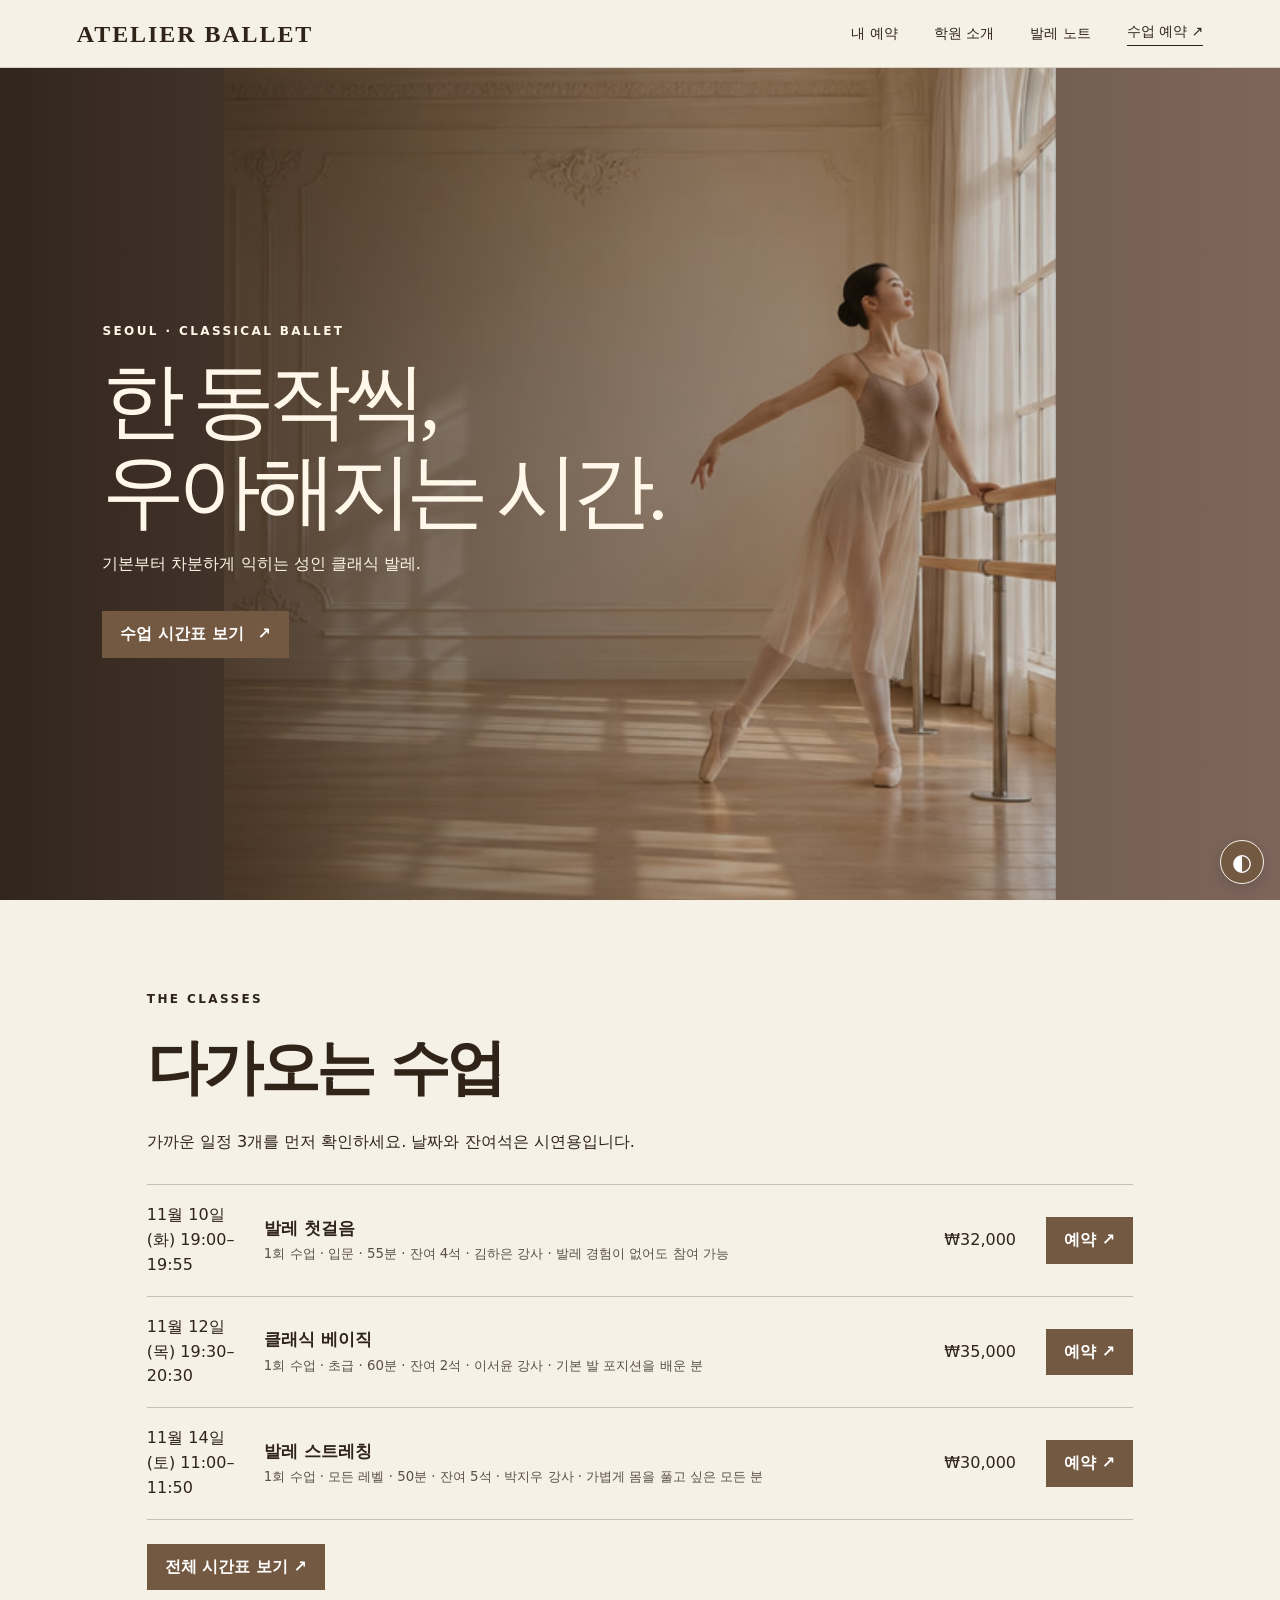
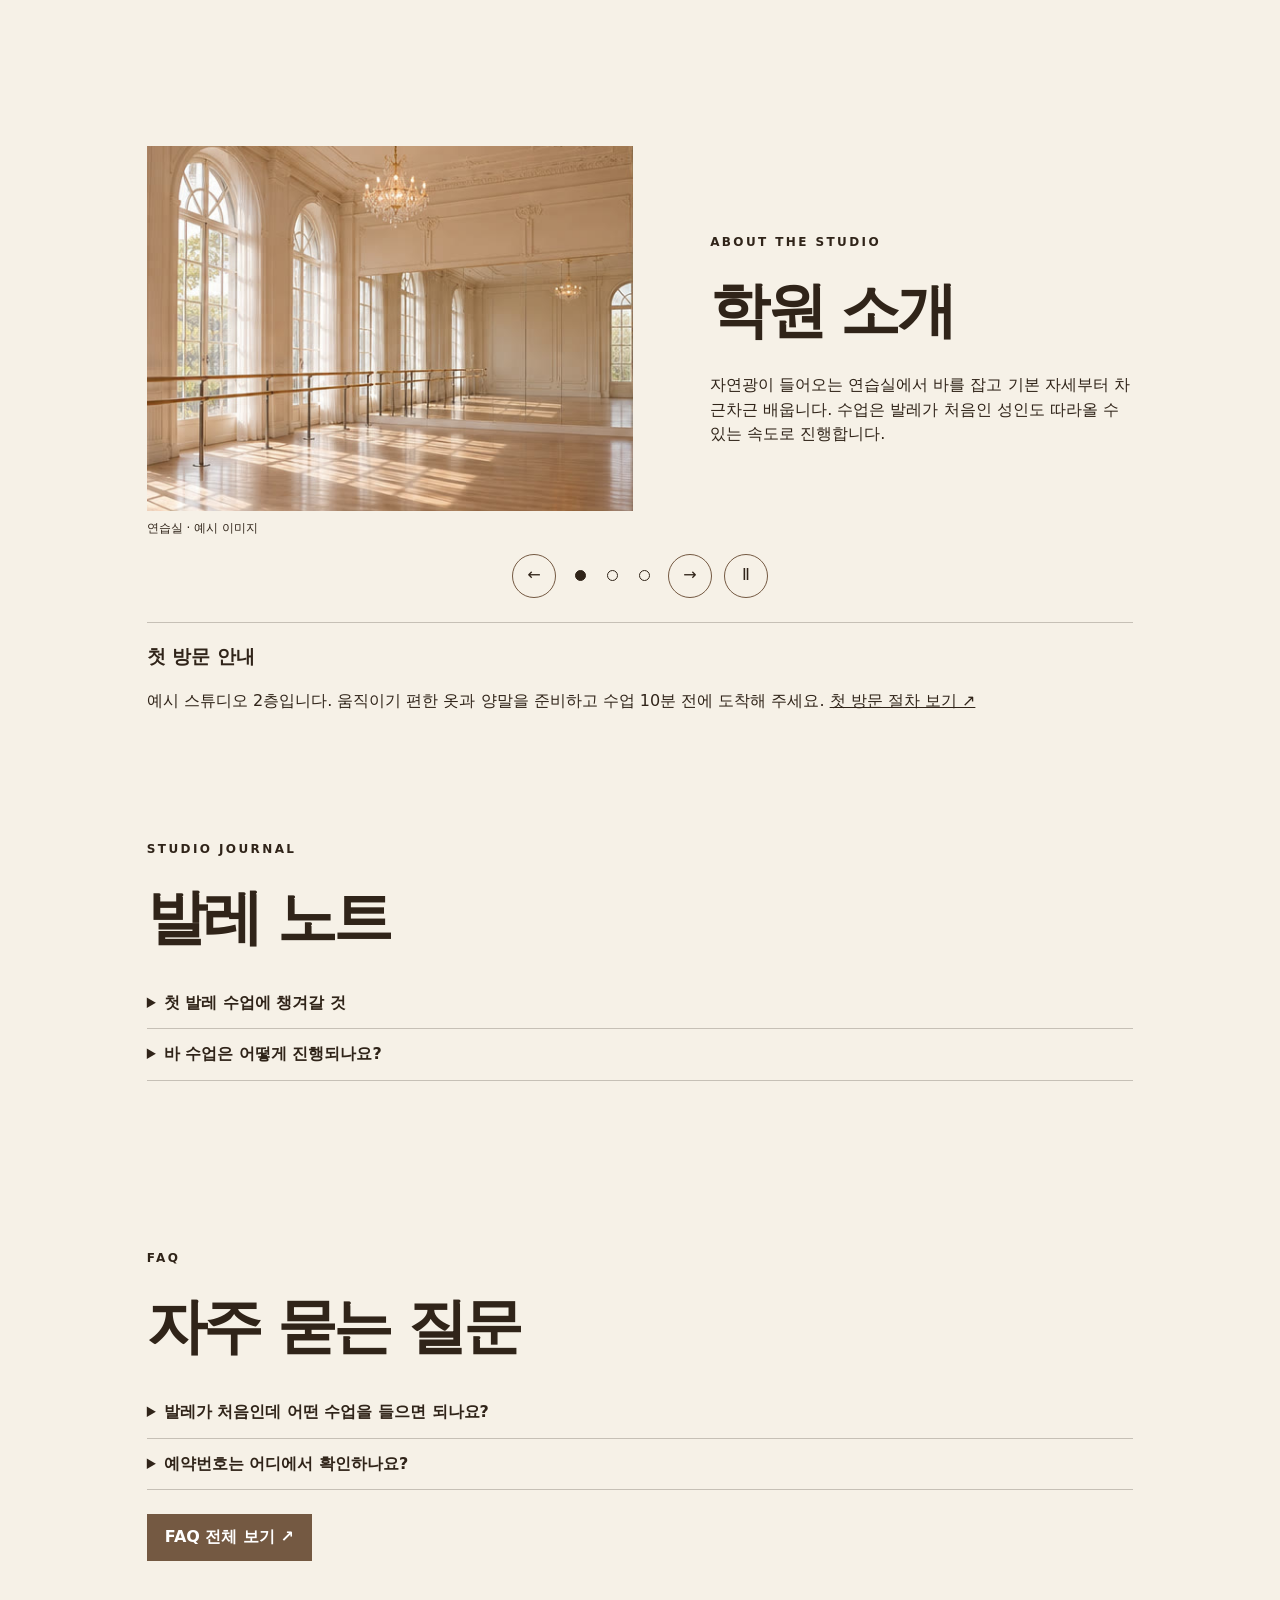
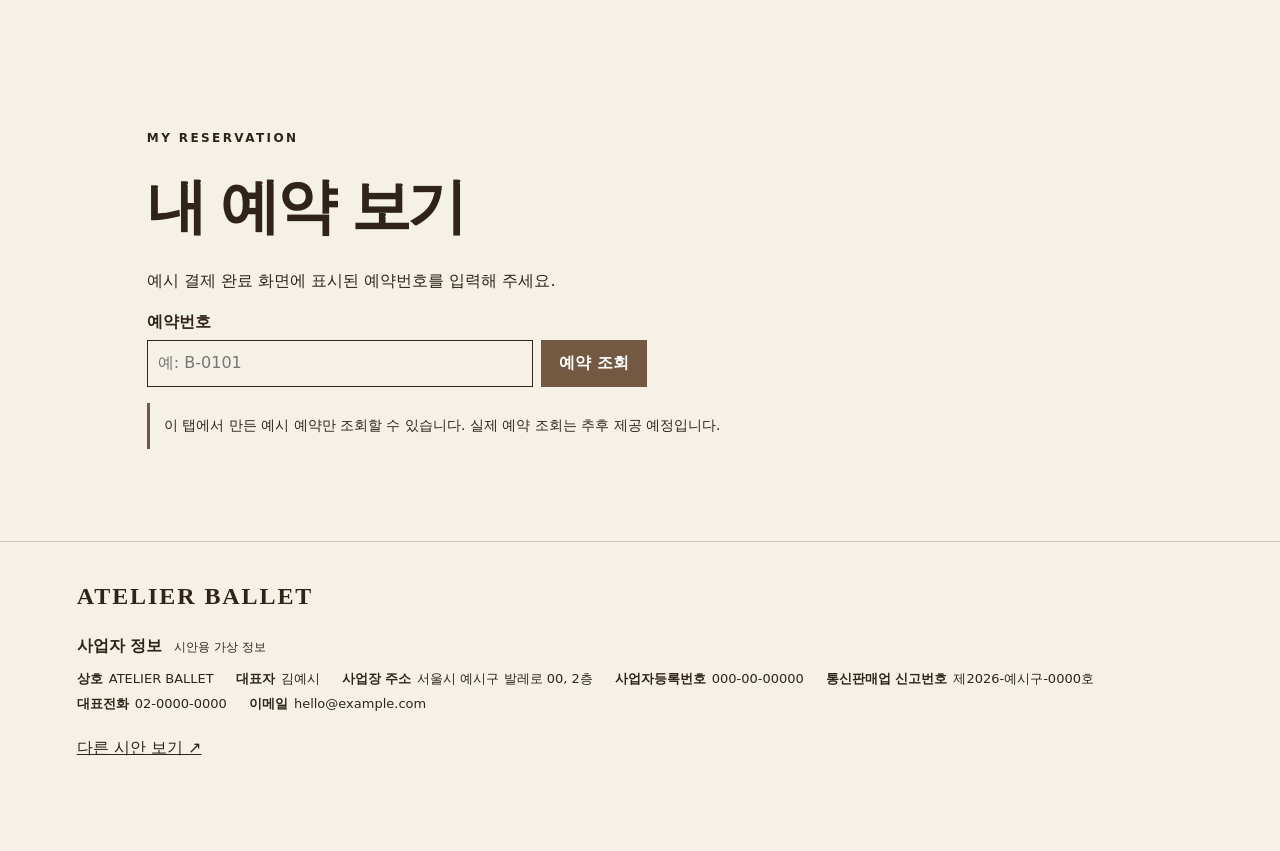
==== studio.html @ 5325d606 "Publish ballet studio demo" ====
<!doctype html>
<html lang="ko"><meta charset="utf-8"><meta name="viewport" content="width=device-width,initial-scale=1">
<title>발레 스튜디오</title><link rel="stylesheet" href="studio.css?v=visit-34"><script defer src="studio.js?v=visit-34"></script>
<body id="top">
<header><a class="logo" href="#top"></a><nav aria-label="주 메뉴"><a href="#my-booking">내 예약</a><a href="#academy">학원 소개</a><a href="#journal">발레 노트</a><a class="nav-book" href="#full-schedule">수업 예약 ↗</a></nav></header>
<div class="theme-picker">
  <div class="theme-options" id="theme-options" role="group" aria-label="테마 선택" hidden>
  <button type="button" data-theme-choice="1" aria-pressed="false">아이보리</button>
  <button type="button" data-theme-choice="2" aria-pressed="false">블랙</button>
  <button type="button" data-theme-choice="3" aria-pressed="false">로즈</button>
  </div>
  <button type="button" class="theme-toggle" aria-label="테마 선택 열기" aria-expanded="false" aria-controls="theme-options">
    <span aria-hidden="true">◐</span>
  </button>
</div>
<main id="studio-home">
<section class="hero" aria-labelledby="hero-title"><video class="hero-video" autoplay muted loop playsinline preload="metadata" hidden aria-hidden="true"></video><div class="hero-copy"><p class="eyebrow" id="tagline"></p><h1 id="hero-title"></h1><p id="intro"></p><a class="button" href="#full-schedule">수업 시간표 보기 <span>↗</span></a></div></section>
<section class="content studio-story" hidden>
  <p class="eyebrow">INSIDE ACTE.</p>
  <h2>바 앞에서 시작해,<br>음악 속에서 움직입니다.</h2>
  <p>바에서 균형과 기본 동작을 익히고, 음악에 맞춰 배운 동작을 연결합니다.</p>
</section>
<section class="content classes" id="classes"><p class="eyebrow">THE CLASSES</p><h2>다가오는 수업</h2><p>가까운 일정 3개를 먼저 확인하세요. 날짜와 잔여석은 시연용입니다.</p><div id="schedule"></div><a class="button schedule-more" href="#full-schedule">전체 시간표 보기 ↗</a></section>
<section class="content academy" id="academy">
  <div class="academy-viewport">
    <div class="academy-slide">
      <figure><img id="academy-photo" width="720" height="690" loading="lazy" alt="발레 바와 거울이 있는 예시 학원 내부"><figcaption>학원 공간 예시 이미지</figcaption></figure>
      <div>
        <p class="eyebrow">ABOUT THE STUDIO</p>
        <h2>학원 소개</h2>
        <p id="academy-copy"></p>
      </div>
    </div>
  </div>
  <div class="academy-controls" role="group" aria-label="학원 소개 슬라이드">
    <button type="button" id="academy-prev" aria-label="이전 슬라이드">←</button>
    <div id="academy-dots"></div>
    <button type="button" id="academy-next" aria-label="다음 슬라이드">→</button>
    <button type="button" id="academy-autoplay" aria-label="슬라이드 자동 넘김" aria-pressed="true">Ⅱ</button>
  </div>
  <div class="visit-note">
    <h3>첫 방문 안내</h3>
    <p>예시 스튜디오 2층입니다. 움직이기 편한 옷과 양말을 준비하고 수업 10분 전에 도착해 주세요. <a href="#visit-faq">첫 방문 절차 보기 ↗</a></p>
  </div>
</section>
<section class="content journal" id="journal">
  <p class="eyebrow">STUDIO JOURNAL</p><h2>발레 노트</h2>
  <details id="journal-first"><summary>첫 발레 수업에 챙겨갈 것</summary><p>움직이기 편한 옷과 양말, 물을 준비해 주세요. 수업 10분 전에 도착하면 여유 있게 준비할 수 있습니다.</p></details>
  <details id="journal-barre"><summary>바 수업은 어떻게 진행되나요?</summary><p>바를 잡고 발의 위치와 기본 동작을 익힌 뒤, 바 없이 짧은 동작을 이어갑니다. 처음에는 동작의 높이보다 균형에 집중합니다.</p></details>
</section>
<section class="content faq-preview" id="faq-preview">
  <p class="eyebrow">FAQ</p><h2>자주 묻는 질문</h2>
  <details><summary>발레가 처음인데 어떤 수업을 들으면 되나요?</summary><p>발레 경험이 없다면 ‘발레 첫걸음’을 추천합니다. 원하는 날짜에 한 번 예약해 기본 자세와 발 위치부터 배울 수 있습니다. <a href="#beginner-schedule">입문 추천 수업 보기 ↗</a></p></details>
  <details><summary>예약번호는 어디에서 확인하나요?</summary><p>예약 완료 화면에서 번호를 복사할 수 있습니다. 상단 ‘내 예약’에서 해당 번호로 조회해 주세요.</p></details>
  <a class="button schedule-more" href="#faq">FAQ 전체 보기 ↗</a>
</section>
<section class="content" id="my-booking">
  <p class="eyebrow">MY RESERVATION</p>
  <h2 tabindex="-1">내 예약 보기</h2>
  <p>예시 결제 완료 화면에 표시된 예약번호를 입력해 주세요.</p>
  <form id="lookup-form">
    <label for="lookup-code">예약번호</label>
    <div class="lookup-controls">
      <input id="lookup-code" placeholder="예: B-0101" autocomplete="off" required maxlength="20">
      <button class="button">예약 조회</button>
    </div>
  </form>
  <p id="lookup-status" role="status"></p>
  <dl id="lookup-result" class="booking-details" hidden></dl>
  <p class="notice">이 탭에서 만든 예시 예약만 조회할 수 있습니다. 실제 예약 조회는 추후 제공 예정입니다.</p>
</section>
</main>

<main class="content extra-page" id="full-schedule" aria-labelledby="full-schedule-title" hidden>
  <a href="#classes">← 홈 시간표</a>
  <p class="eyebrow">THE CLASSES</p>
  <h1 id="full-schedule-title" tabindex="-1">전체 수업 시간표</h1>
  <p>시작일이 가까운 수업부터 표시합니다. 날짜와 잔여석은 시연용입니다.</p>
  <div class="schedule-filters" aria-label="수업 필터" role="group">
    <div class="filter-chips" data-filter="day" role="group" aria-label="요일">
      <span aria-hidden="true">요일</span>
      <button type="button" data-value="" aria-pressed="true">모든 요일</button>
      <button type="button" data-value="화" aria-pressed="false">화요일</button>
      <button type="button" data-value="목" aria-pressed="false">목요일</button>
      <button type="button" data-value="토" aria-pressed="false">토요일</button>
    </div>
    <div class="filter-chips" data-filter="level" role="group" aria-label="수업 수준">
      <span aria-hidden="true">수준</span>
      <button type="button" data-value="" aria-pressed="true">모든 수준</button>
      <button type="button" data-value="입문" aria-pressed="false">입문 추천</button>
      <button type="button" data-value="초급" aria-pressed="false">초급</button>
      <button type="button" data-value="전 레벨" aria-pressed="false">전 레벨 대상</button>
    </div>
    <div class="filter-chips" data-filter="period" role="group" aria-label="시간대">
      <span aria-hidden="true">시간대</span>
      <button type="button" data-value="" aria-pressed="true">모든 시간</button>
      <button type="button" data-value="오전" aria-pressed="false">오전</button>
      <button type="button" data-value="저녁" aria-pressed="false">저녁</button>
    </div>
  </div>
  <div class="schedule-feedback"><p id="schedule-count" role="status"></p><button type="button" id="reset-filters">필터 초기화</button></div>
  <div id="full-schedule-list" class="schedule-list"></div>
</main>
<main id="booking-page" class="content" aria-labelledby="booking-title" hidden>
  <a href="#full-schedule" data-booking-return>← 수업 시간표</a>
  <p class="eyebrow" id="booking-step">01 / 02 · 예약 확인</p>
  <h1 id="booking-title" tabindex="-1">예약 내용을 확인해 주세요</h1>
  <dl class="booking-details">
    <div><dt>수업</dt><dd id="booking-class"></dd></div>
    <div><dt>시간</dt><dd id="booking-time"></dd></div>
    <div><dt>수강 형태</dt><dd>선택한 날짜에 1회 참여</dd></div>
    <div><dt>결제 금액</dt><dd id="booking-price"></dd></div>
    <div><dt>담당 강사</dt><dd id="booking-teacher"></dd></div>
    <div id="booking-reference" hidden><dt>예시 예약번호</dt><dd><span id="booking-code"></span> <button type="button" id="copy-booking">복사</button></dd></div>
  </dl>
  <details>
    <summary>수업 내용과 강사 안내</summary>
    <p id="booking-lesson"></p>
    <p><strong>지도 방식 (예시)</strong> · <span id="booking-teaching-style"></span></p>
  </details>
  <fieldset id="booking-method">
    <legend>예시 결제수단</legend>
    <label><input type="radio" name="payment" value="네이버페이" checked> 네이버페이</label>
    <label><input type="radio" name="payment" value="카카오페이"> 카카오페이</label>
  </fieldset>
  <p id="booking-receipt" hidden></p>
  <p id="copy-status" role="status"></p>
  <details id="booking-visit">
    <summary>첫 방문 안내 (예시)</summary>
    <ol>
      <li>수업 10분 전까지 예시 스튜디오 2층에 도착합니다.</li>
      <li>데스크에서 예약번호를 보여주고 예약한 수업을 확인합니다.</li>
      <li>움직이기 편한 옷과 양말을 준비하고 안내에 따라 입실합니다.</li>
    </ol>
    <a href="#visit-faq">복장과 시설 안내 보기 ↗</a>
  </details>
  <p><strong>취소·변경 안내 (예시)</strong> · 수업 24시간 전까지 <a href="#contact">학원에 문의</a>해 주세요. 실제 환불 기준은 운영 시 안내합니다.</p>
  <p class="notice">실제 예약·결제·문자 발송·관리자 연동 등 서버, DB 또는 외부 연동이 필요한 기능은 추후 제공 예정입니다.</p>
  <button class="button" id="preview">예시 결제 진행 ↗</button>
  <section id="booking-effects" hidden>
    <h2>예약 후 안내 예시</h2>
    <p><strong>예약 확인 문자</strong> · <span id="sms-preview"></span></p>
    <p><strong>수업 전 알림</strong> · 수업 전날, 수업 일시와 준비물을 안내합니다. 발송 채널과 시점은 운영 전 확정합니다.</p>
    <details><summary>기존 관리자에 전달할 예약 정보 예시</summary><p id="admin-preview"></p><p>기존 관리자 화면은 제공받은 구조에 맞춰 연동할 예정입니다.</p></details>
  </section>
  <div id="booking-finish" hidden><button class="button" id="booking-lookup">내 예약 보기 ↗</button> <a href="#full-schedule" data-booking-return>시간표로 돌아가기</a></div>
</main>
<main class="content extra-page" id="faq" aria-labelledby="faq-title" hidden>
  <a href="#faq-preview">← 홈 FAQ</a>
  <p class="eyebrow">FAQ</p>
  <h1 id="faq-title" tabindex="-1">자주 묻는 질문</h1>
  <a class="button" href="#contact">문의하기 ↗</a>
  <details><summary>발레가 처음인데 어떤 수업을 들으면 되나요?</summary><p>발레 경험이 없다면 ‘발레 첫걸음’을 추천합니다. 원하는 날짜에 한 번 예약해 기본 자세와 발 위치부터 배울 수 있습니다. <a href="#beginner-schedule">입문 추천 수업 보기 ↗</a></p></details>
  <details><summary>복장과 준비물은 무엇인가요?</summary><p>움직이기 편한 옷과 양말, 물을 준비해 주세요.</p></details>
  <details id="first-visit-faq"><summary>첫 방문 때 어디로 가고 무엇을 준비하나요?</summary>
    <p>시안에서는 수업 10분 전에 2층 스튜디오에 도착해 데스크에서 예약번호를 보여주는 흐름을 예시로 보여줍니다.</p>
    <p>편한 옷과 양말, 물을 챙겨 주세요. 발레화 착용 기준과 대여·탈의 시설 안내는 실제 학원 정책 확정 후 제공됩니다.</p>
  </details>
  <details><summary>예약번호는 어디에서 확인하나요?</summary><p>예약 완료 화면에서 번호를 복사할 수 있습니다. 상단 ‘내 예약’에서 해당 번호로 조회해 주세요.</p></details>
  <details><summary>예약을 변경하거나 취소하려면 어떻게 하나요?</summary><p>예시 운영 기준으로 수업 24시간 전까지 <a href="#contact">학원에 문의</a>해 주세요. 실제 취소·환불 기준은 운영 시 안내합니다.</p></details>
  <section id="contact" class="contact-card" aria-labelledby="contact-title">
    <h2 id="contact-title" tabindex="-1">문의하기</h2>
    <p>문의 채널 안내 예시입니다. 실제 연락처는 운영 시 등록합니다.</p>
    <dl class="booking-details">
      <div><dt>전화</dt><dd>학원 전화번호 등록 예정</dd></div>
      <div><dt>이메일</dt><dd>문의 이메일 등록 예정</dd></div>
      <div><dt>카카오톡</dt><dd>상담 채널 등록 예정</dd></div>
    </dl>
  </section>
</main>
<footer>
  <strong class="logo"></strong>
  <section class="footer-business" aria-labelledby="footer-business-title">
    <h2 id="footer-business-title">사업자 정보 <span>시안용 가상 정보</span></h2>
    <dl>
      <div><dt>상호</dt><dd id="business-name"></dd></div>
      <div><dt>대표자</dt><dd>김예시</dd></div>
      <div><dt>사업장 주소</dt><dd>서울시 예시구 발레로 00, 2층</dd></div>
      <div><dt>사업자등록번호</dt><dd>000-00-00000</dd></div>
      <div><dt>통신판매업 신고번호</dt><dd>제2026-예시구-0000호</dd></div>
      <div><dt>대표전화</dt><dd>02-0000-0000</dd></div>
      <div><dt>이메일</dt><dd>hello@example.com</dd></div>
    </dl>
  </section>
  <nav aria-label="하단 메뉴"><a href="index.html">다른 시안 보기 ↗</a></nav>
</footer>
</body></html>
---- studio.css ----
*{box-sizing:border-box}
html{scroll-behavior:smooth}
body{margin:0;font:16px/1.55 system-ui,sans-serif;background:var(--paper);color:var(--ink)}
body[data-theme="1"]{--paper:#f6f1e7;--ink:#302419;--accent:#745942;--hero-ink:#fff7e9;--wash:linear-gradient(90deg,#22180fd9,#21170b50 60%,#261b1320)}
body[data-theme="2"]{--paper:#151515;--ink:#fff6ed;--accent:#b54632;--hero-ink:#fff6ed;--wash:linear-gradient(90deg,#090909ee,#08080855 65%,#08080822)}
body[data-theme="3"]{--paper:#fff3ef;--ink:#4b2231;--accent:#9e3957;--hero-ink:#4b2231;--wash:linear-gradient(90deg,#ffebe68c,#ffebe64d 32%,transparent 72%)}
[data-design="1"]{--portrait:url('cover-1.jpg')}
[data-design="2"]{--portrait:url('cover-2.jpg')}
[data-design="3"]{--portrait:url('cover-3.jpg')}
a{color:inherit}button{font:inherit;cursor:pointer}
header{position:sticky;top:0;z-index:2;min-height:68px;display:flex;align-items:center;justify-content:space-between;gap:1rem;padding:12px 6vw;background:var(--paper);border-bottom:1px solid color-mix(in srgb,var(--ink) 15%,transparent)}
.logo{font:700 clamp(16px,3vw,24px)/1 Georgia,serif;text-decoration:none;letter-spacing:.08em;white-space:nowrap}
header nav{display:flex;align-items:center;gap:clamp(12px,3vw,36px);font-size:14px}
header nav a{text-decoration:none;white-space:nowrap}
.nav-book{border-bottom:1px solid;padding-bottom:2px}
.hero{--cover-height:calc(100vw * 690 / 720);min-height:min(calc(100svh - 68px),var(--cover-height));display:grid;align-items:center;position:relative;padding:75px 8vw;color:var(--hero-ink);background-color:#8a7066;background-image:var(--wash),var(--portrait);background-size:cover,contain;background-repeat:no-repeat;background-position:center,center 48%}
.hero-copy{max-width:700px;animation:arrive .65s ease both}
.hero h1{white-space:pre-line;margin:16px 0;font-size:clamp(48px,8vw,105px);letter-spacing:-.085em;line-height:1.08}
[data-design="1"] h1{font-family:Georgia,'AppleMyungjo',serif;font-weight:500}
[data-design="2"] .hero h1{font-weight:900}
[data-design="2"] .hero{border-bottom:6px solid var(--accent)}
[data-design="3"] .hero h1{font-weight:850;line-height:1.03}
[data-design="3"] .button{border-radius:40px}
.eyebrow{font-size:12px;font-weight:800;letter-spacing:.2em}
.button,.row-button{display:inline-flex;align-items:center;justify-content:center;gap:14px;min-height:44px;padding:11px 18px;background:var(--accent);color:#fff;border:0;text-decoration:none;font-weight:700;transition:filter .2s,transform .2s}
.hero .button{margin-top:18px}
.button:hover,.row-button:hover{filter:brightness(1.13);transform:translateY(-2px)}
.content{max-width:1140px;margin:auto;padding:78px 6vw;scroll-margin-top:72px}
h2{font-size:clamp(32px,6vw,60px);letter-spacing:-.06em;margin:5px 0 14px}
.class-row{display:grid;grid-template-columns:105px 1fr 90px auto;gap:12px;align-items:center;padding:18px 0;border-bottom:1px solid color-mix(in srgb,var(--ink) 24%,transparent)}
.class-row h3{margin:0;font-size:17px}
.class-row small{opacity:.78}
#schedule,.schedule-list{margin-top:30px;border-top:1px solid color-mix(in srgb,var(--ink) 24%,transparent)}
.journal{padding-top:20px}
details{border-bottom:1px solid color-mix(in srgb,var(--ink) 24%,transparent);padding:13px 0}
summary{cursor:pointer;font-weight:700}
footer{padding:42px 6vw;border-top:1px solid color-mix(in srgb,var(--ink) 20%,transparent)}
footer p{font-size:14px}
dialog{border:0;background:var(--paper);color:var(--ink);width:min(90%,500px);padding:32px;position:fixed}
dialog::backdrop{background:#15100cc0}
.close{position:absolute;right:13px;top:10px;border:0;background:none;color:inherit;font-size:26px;min-width:44px;min-height:44px}
.notice{font-size:14px;padding:12px 14px;border-left:3px solid var(--accent)}
[hidden]{display:none!important}
:focus-visible{outline:3px solid var(--accent);outline-offset:4px}
@keyframes arrive{from{opacity:0;transform:translateY(14px)}to{opacity:1;transform:translateY(0)}}
@media(prefers-reduced-motion:reduce){*,*::before,*::after{animation:none!important;transition:none!important;scroll-behavior:auto!important}}
.hero h1{word-break:keep-all;font-size:clamp(44px,6.5vw,92px)}
[data-design="2"] .hero{align-items:end;padding-bottom:12vh;background-position:center,center 32%}
[data-design="3"] .hero{min-height:clamp(560px,78svh,780px);background-position:center,center 36%}
[data-design="3"] .classes{text-align:center}
[data-design="3"] .class-row{text-align:left}
@media(min-width:900px){[data-design="1"] .hero{background-position:center,center 30%}}
dialog h2{font-size:clamp(25px,5vw,36px);line-height:1.2;padding-right:12px}
dialog .button{width:100%}
.booking-details{margin:24px 0}
.booking-details div{display:flex;justify-content:space-between;gap:12px;padding:9px 0;border-bottom:1px solid color-mix(in srgb,var(--ink) 20%,transparent)}
.booking-details dd{margin:0;font-weight:700;text-align:right}
#booking-method{padding:8px 12px 12px;border:1px solid color-mix(in srgb,var(--ink) 25%,transparent)}
#booking-method label{display:inline-block;margin-right:12px}
#lookup-form,#lookup-result{max-width:500px}
#lookup-form label{display:block;font-weight:700;margin-bottom:6px}
.lookup-controls{display:flex;gap:8px}
.lookup-controls input{min-width:0;flex:1;padding:10px;border:1px solid currentColor;background:var(--paper);color:var(--ink);font:inherit}
.close-secondary{display:block;margin:10px auto 0;padding:8px;border:0;background:none;color:inherit;text-decoration:underline}

/* ACTE opens with the studio story, followed by a program grid. */
[data-design="2"] .hero{min-height:min(72svh,var(--cover-height));align-items:center;justify-items:center;text-align:center;padding:55px 6vw;background-image:var(--wash),var(--portrait)}
[data-design="2"] .hero-copy{max-width:900px}
.studio-story{text-align:center;padding-bottom:28px}
[data-design="2"] #schedule{display:grid;grid-template-columns:repeat(3,minmax(0,1fr));border:0;gap:16px}
[data-design="2"] .class-row{grid-template-columns:1fr;gap:12px;padding:22px;border:1px solid color-mix(in srgb,var(--ink) 25%,transparent)}
[data-design="2"] .class-row>*{grid-column:auto;grid-row:auto}
[data-design="2"] .row-button{justify-self:start}

/* Soso places the schedule directly under a short welcome banner. */
[data-design="3"] .hero{min-height:0;padding:28px 6vw;background-position:center,center 34%}
[data-design="3"] .hero h1{white-space:normal;font-size:clamp(31px,5vw,62px);margin:8px 0}
[data-design="3"] .hero-copy>p:last-of-type{margin-bottom:0}
[data-design="3"] .classes{text-align:left;padding-top:30px}
[data-design="3"] #schedule{margin-top:12px}
@media (max-width: 780px) {
  [data-design="2"] #schedule { grid-template-columns: repeat(2, minmax(0, 1fr)); }
}
@media (max-width: 600px) {
  header { align-items: flex-start; flex-direction: column; gap: 4px; padding: 12px 5vw 6px; }
  header nav { gap: 18px; font-size: 14px; flex-wrap: wrap; }
  header nav a { display: inline-flex; align-items: center; min-height: 44px; }
  header nav .nav-book { font-weight: 700; }
  .hero { min-height: min(calc(100svh - 86px),var(--cover-height)); padding: 20px 6vw; background-position: center, center 35%; }
  .hero h1 { font-size: clamp(32px, 9vw, 54px); }
  [data-design="2"] .hero { min-height: min(60svh,var(--cover-height)); padding-block: 20px; }
  [data-design="2"] #schedule { grid-template-columns: minmax(0, 1fr); }
  .content { padding-block: 40px; scroll-margin-top: 94px; }
  .class-row { grid-template-columns: minmax(0, 1fr) auto; gap: 6px 12px; }
  .class-row time { grid-column: 1; grid-row: 1; font-size: 14px; }
  .class-row div { grid-column: 1; grid-row: 2; }
  .class-row .price { grid-column: 1; grid-row: 3; }
  .class-row .row-button { grid-column: 2; grid-row: 1 / span 3; padding-inline: 12px; }
  [data-design="2"] .class-row { grid-template-columns: minmax(0, 1fr) auto; }
  dialog { width: calc(100% - 24px); max-height: calc(100dvh - 24px); padding: 24px 18px; overflow: auto; }
  .lookup-controls { flex-wrap: wrap; }
  .lookup-controls input { flex-basis: 150px; }
  .lookup-controls .button { flex-grow: 1; }
}

.theme-picker{position:fixed;right:16px;bottom:16px;z-index:3;display:flex;align-items:center;gap:8px}
.theme-options{display:flex;gap:4px;padding:4px;border:1px solid var(--accent);border-radius:24px;background:var(--paper);color:var(--ink);box-shadow:0 4px 14px #0002;font-size:13px}
.theme-options button{min-height:36px;padding:4px 9px;border:0;border-radius:20px;background:transparent;color:inherit}
.theme-options button[aria-pressed="true"],.theme-toggle{background:var(--accent);color:white}
.theme-toggle{width:44px;height:44px;border:1px solid var(--paper);border-radius:50%;font-size:23px;line-height:1;box-shadow:0 4px 14px #0002}
footer{padding-bottom:90px}
@media (max-width: 600px) {
  .theme-picker {
    right: 12px;
    bottom: calc(12px + env(safe-area-inset-bottom, 0px));
  }
  footer { padding-bottom: calc(90px + env(safe-area-inset-bottom, 0px)); }
}
#booking-page{width:100%;min-height:calc(100svh - 68px);max-width:780px;padding-top:clamp(32px,7vw,84px)}
#booking-page h1{font-size:clamp(30px,6vw,52px);line-height:1.2;word-break:keep-all}
#booking-page .eyebrow{margin-top:30px}
#booking-finish{display:flex;align-items:center;flex-wrap:wrap;gap:16px}

/* Leave the payment controls unobstructed during booking. */
body:has(#booking-page:not([hidden])) .theme-picker { display: none; }
.class-row time { overflow-wrap: anywhere; }
@media (max-width: 600px) {
  #booking-page > .button { width: 100%; }
}
.journal-list{list-style:none;padding:0}
.journal-list li{padding:16px 0;border-bottom:1px solid color-mix(in srgb,var(--ink) 24%,transparent)}
.journal-list a{font-weight:700}
.journal-list p{margin:6px 0 0}
.extra-page{width:100%;min-height:65svh;max-width:780px}
.extra-page h1{font-size:clamp(30px,6vw,52px);line-height:1.2;word-break:keep-all}
.extra-page video{display:block;width:100%;max-height:60svh;background:#151515}
#booking-effects{margin:24px 0}
#booking-effects h2{font-size:22px}
.hero-video{position:absolute;inset:0;width:100%;height:100%;object-fit:contain;object-position:center}
.hero:has(.hero-video:not([hidden])){background-image:none}
.hero:has(.hero-video:not([hidden]))::after{content:"";position:absolute;inset:0;background-image:var(--wash);pointer-events:none}
.hero-copy{position:relative;z-index:1}
[data-design="2"][data-theme="3"] .hero{--wash:radial-gradient(ellipse at center,#ffebe68c,transparent 72%)}
[data-theme="3"] .hero-copy{width:fit-content;padding:12px 16px;background:#fff3efe8;border-radius:12px}
.academy-slide{display:grid;grid-template-columns:minmax(0,1.15fr) minmax(0,1fr);align-items:center;gap:clamp(24px,6vw,78px)}
.academy figure{margin:0}
.academy img{display:block;width:100%;height:auto;aspect-ratio:4/3;object-fit:cover}
.academy figcaption{font-size:12px;margin-top:8px}
.academy .button{margin-top:12px}
[data-design="2"] .academy figure{order:2}
[data-design="3"] .academy-slide{grid-template-columns:minmax(0,1fr) minmax(0,1fr)}
@media(max-width:600px){
  header nav{gap:12px;font-size:13px}
  .academy-slide,[data-design="3"] .academy-slide{grid-template-columns:1fr}
  [data-design="2"] .academy figure{order:0}
}

.academy-viewport{display:grid;overflow:clip;touch-action:pan-y pinch-zoom;user-select:none;cursor:grab}
.academy-viewport:active{cursor:grabbing}
.academy-slide{grid-area:1/1}
.academy-controls{margin-top:16px;display:flex;align-items:center;justify-content:center;gap:8px}
.academy-controls button{min-width:44px;min-height:44px;border:1px solid var(--accent);border-radius:50%;background:var(--paper);color:var(--ink)}
#academy-dots{display:flex}
#academy-dots button{min-width:32px;border:0;background:transparent;display:grid;place-items:center}
#academy-dots button::before{content:"";width:9px;height:9px;border:1px solid currentColor;border-radius:50%}
#academy-dots button[aria-current="true"]::before{background:currentColor}
#academy-autoplay{margin-inline-start:4px}

.schedule-more{margin-top:24px}

#schedule-count{font-size:14px}
.schedule-week h2{font-size:clamp(20px,4vw,27px);margin:22px 0 8px}
.schedule-week + .schedule-week{margin-top:28px}
.visit-note{margin-top:24px;border-top:1px solid color-mix(in srgb,var(--ink) 24%,transparent)}

#full-schedule{max-width:1240px}
.schedule-filters{display:grid;gap:8px;margin-top:20px}
.filter-chips{display:flex;flex-wrap:wrap;align-items:center;gap:6px}
.filter-chips span{min-width:52px;font-size:14px;font-weight:700}
.filter-chips button{min-height:44px;padding:6px 14px;border:1px solid var(--accent);border-radius:999px;background:transparent;color:var(--ink)}
.filter-chips button[aria-pressed="true"]{background:var(--accent);color:#fff}
.schedule-week{display:grid;grid-template-columns:repeat(3,minmax(0,1fr));gap:12px}
.schedule-week h2{grid-column:1/-1}
#full-schedule-list .class-row{display:flex;flex-direction:column;align-items:flex-start;gap:10px;padding:18px;border:1px solid color-mix(in srgb,var(--ink) 24%,transparent)}
#full-schedule-list .price{margin-top:auto}
@media(max-width:850px){.schedule-week{grid-template-columns:repeat(2,minmax(0,1fr))}}
@media(max-width:560px){
  .schedule-week{grid-template-columns:minmax(0,1fr)}
  .filter-chips span{flex-basis:100%}
}
#faq > .button{margin-bottom:16px}
.contact-card{margin-top:36px;padding:22px;border:1px solid color-mix(in srgb,var(--ink) 24%,transparent);scroll-margin-top:110px}
.contact-card h2{font-size:clamp(24px,5vw,36px)}
footer nav{display:flex;flex-wrap:wrap;gap:16px}

.footer-business{margin:22px 0;color:var(--ink)}
.footer-business h2{font-size:16px;letter-spacing:normal;margin:0 0 10px}
.footer-business h2 span{margin-inline-start:6px;font-size:12px;font-weight:500}
.footer-business dl{display:flex;flex-wrap:wrap;gap:5px 22px;margin:0;font-size:13px}
.footer-business dl div{display:flex;flex-wrap:wrap;column-gap:6px;min-width:0}
.footer-business dt{font-weight:700}
.footer-business dd{margin:0;overflow-wrap:anywhere}
@media(max-width:600px){.footer-business dl{display:grid}}

.schedule-feedback{display:flex;align-items:center;justify-content:space-between;gap:12px;margin-top:12px}
#reset-filters{min-height:44px;padding:6px 14px;border:1px solid var(--accent);border-radius:999px;background:transparent;color:var(--ink)}

#first-visit-faq{scroll-margin-top:110px}
#booking-visit{margin-block:12px}
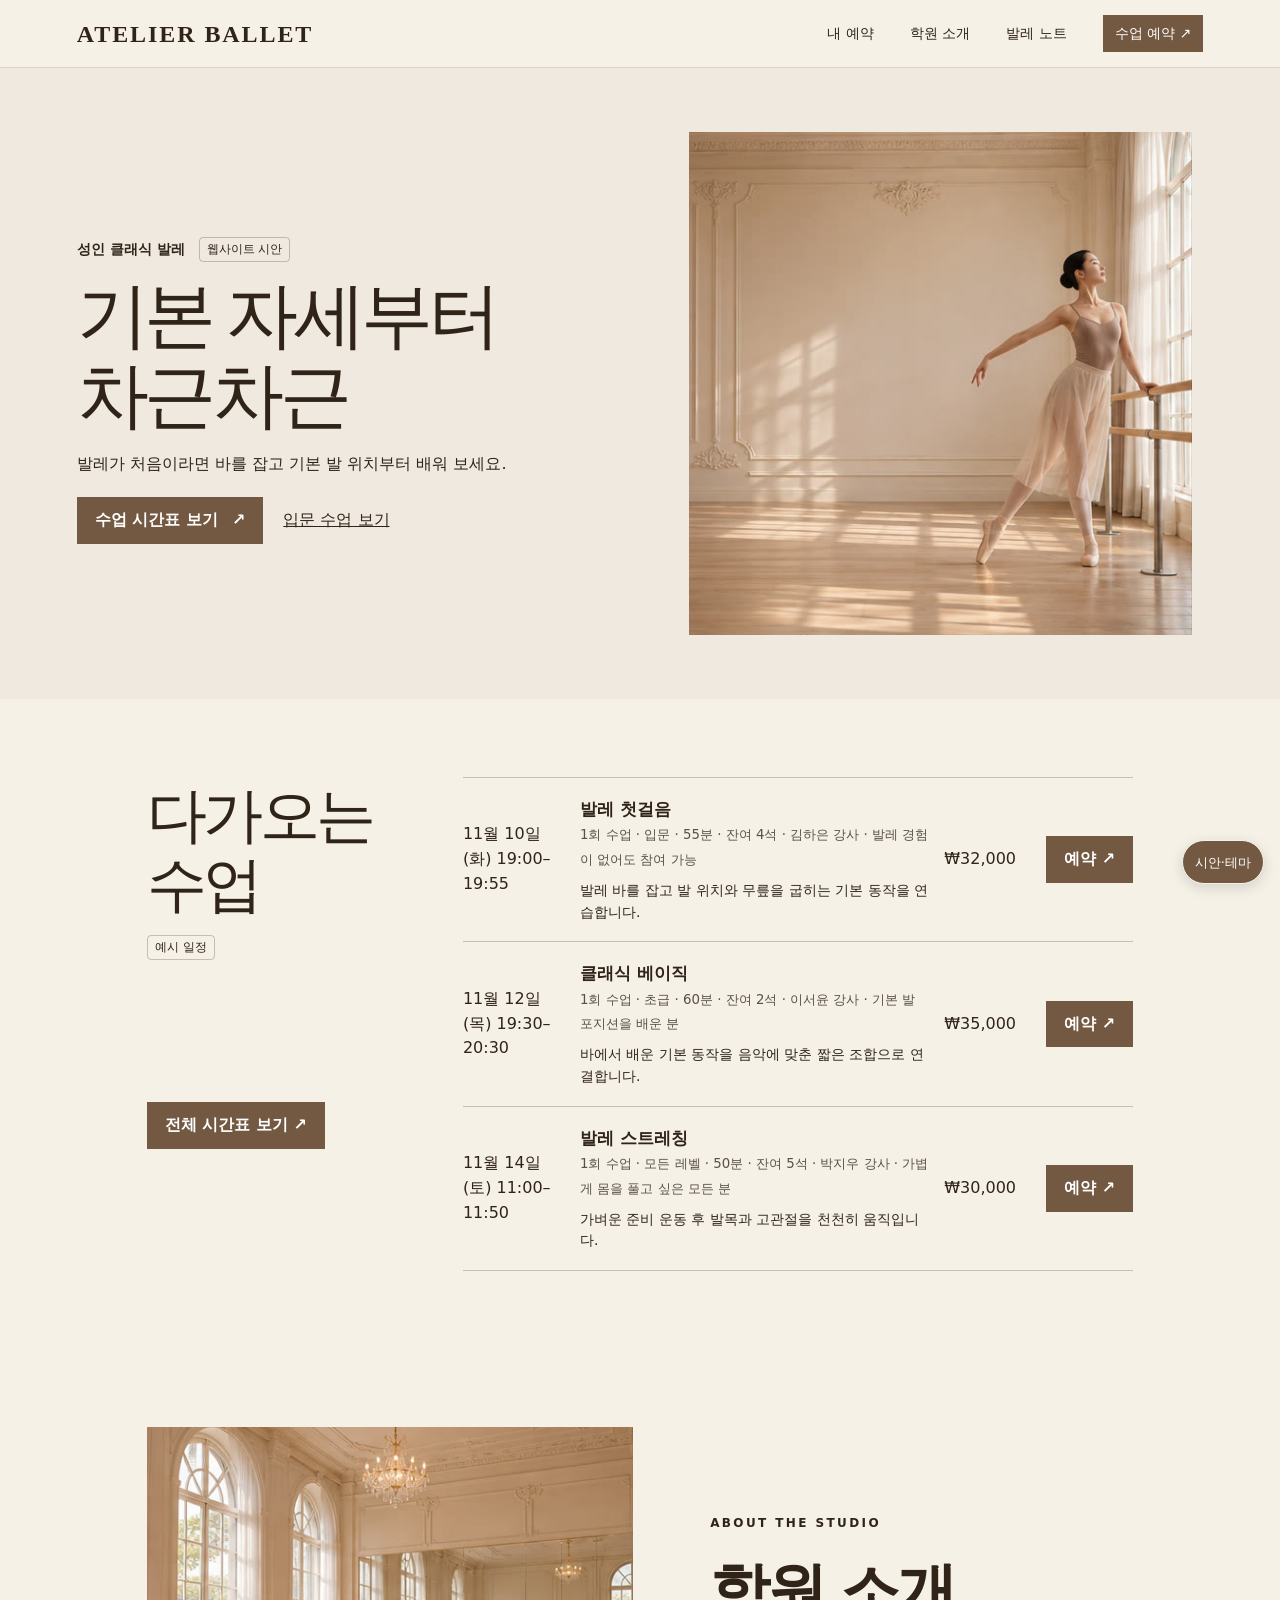
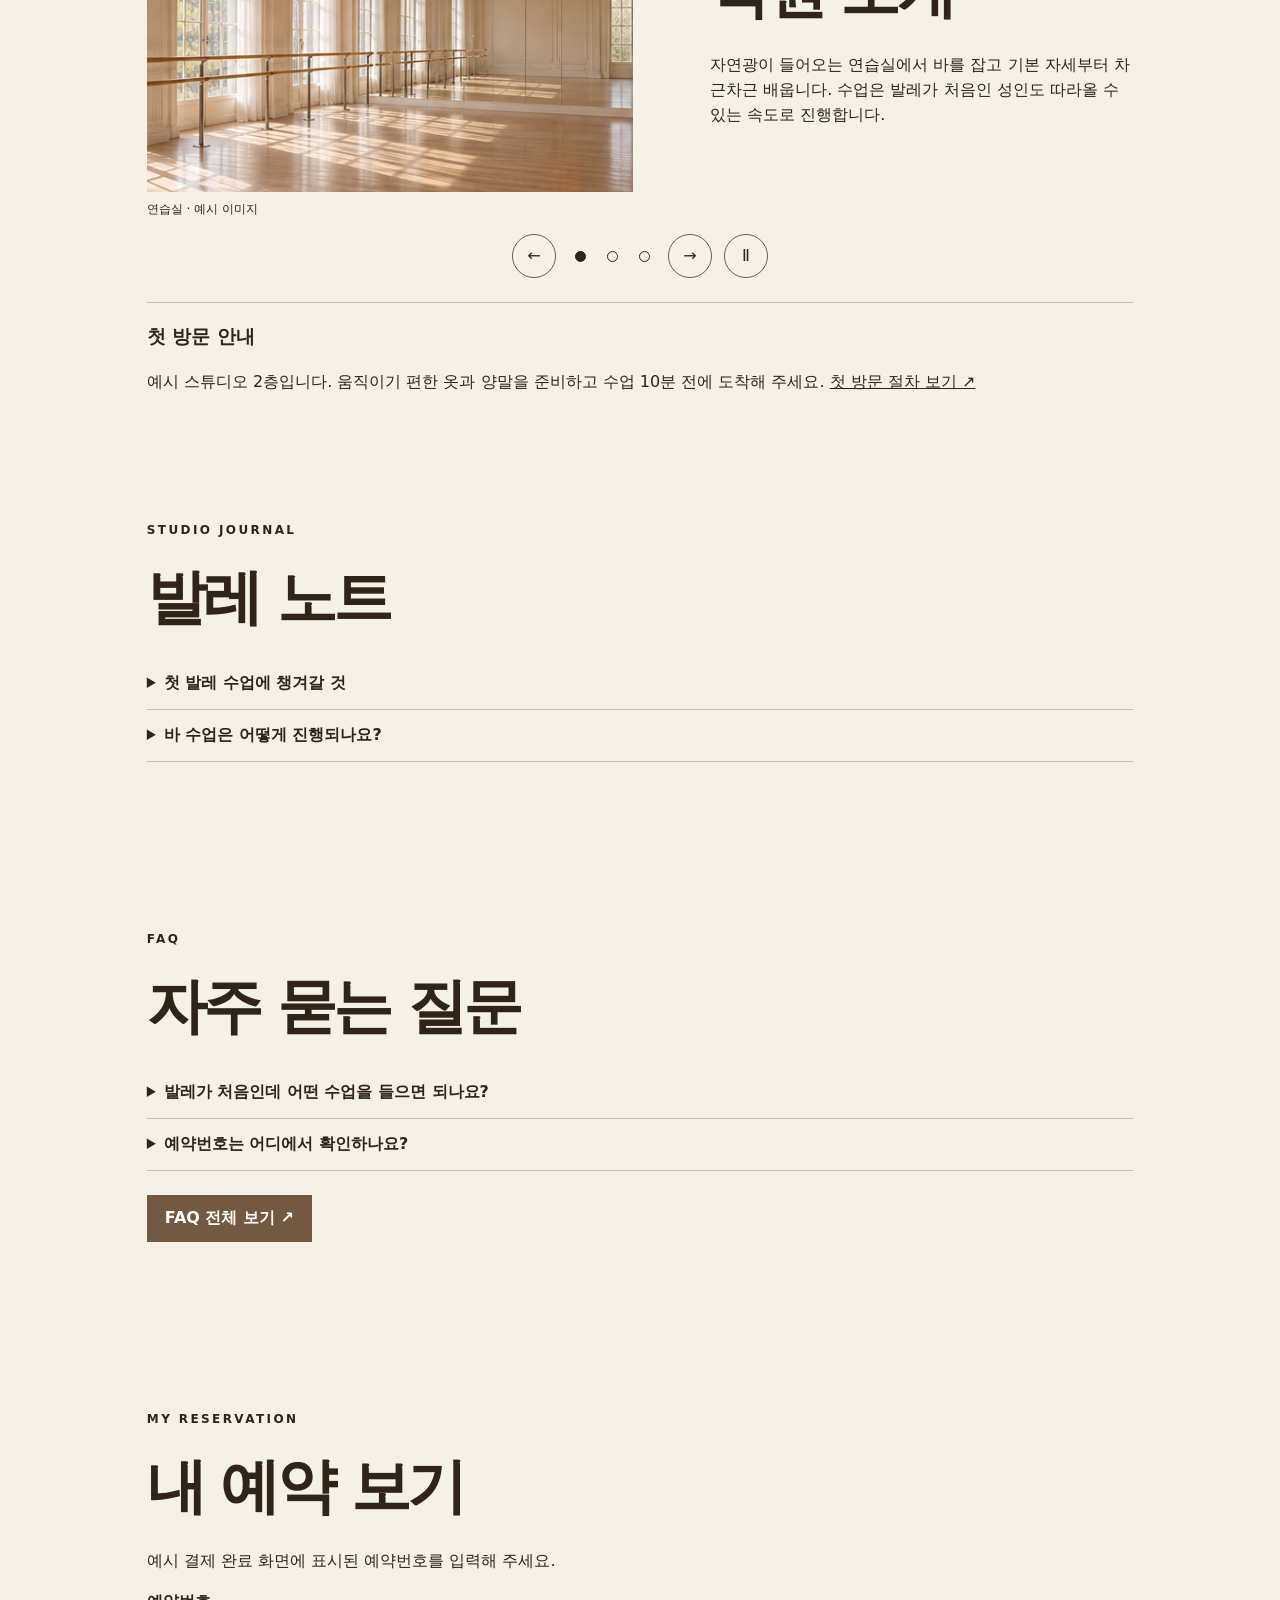
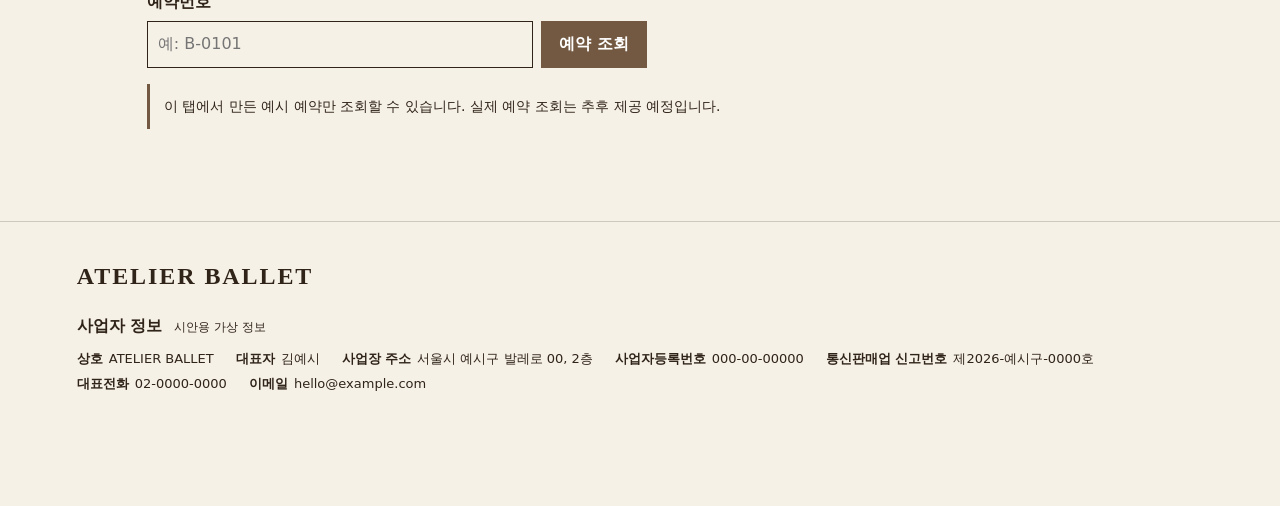
==== commit 13da0858: "Refine studio designs and mobile booking" ====
--- a/studio.html
+++ b/studio.html
@@ -1,26 +1,46 @@
 <!doctype html>
 <html lang="ko"><meta charset="utf-8"><meta name="viewport" content="width=device-width,initial-scale=1">
-<title>발레 스튜디오</title><link rel="stylesheet" href="studio.css?v=visit-34"><script defer src="studio.js?v=visit-34"></script>
+<title>발레 스튜디오</title><link rel="stylesheet" href="studio.css?v=studio-39"><script defer src="studio.js?v=studio-39"></script>
 <body id="top">
 <header><a class="logo" href="#top"></a><nav aria-label="주 메뉴"><a href="#my-booking">내 예약</a><a href="#academy">학원 소개</a><a href="#journal">발레 노트</a><a class="nav-book" href="#full-schedule">수업 예약 ↗</a></nav></header>
 <div class="theme-picker">
-  <div class="theme-options" id="theme-options" role="group" aria-label="테마 선택" hidden>
+  <button type="button" class="theme-toggle" aria-label="시안과 테마 선택 열기" aria-expanded="false" aria-controls="theme-options">
+    <span class="theme-toggle-text">시안·테마</span><span class="theme-toggle-icon" aria-hidden="true">◐</span>
+  </button>
+  <div class="theme-options" id="theme-options" role="group" aria-label="시안과 테마 선택" hidden>
+  <span class="preview-label">테마</span>
   <button type="button" data-theme-choice="1" aria-pressed="false">아이보리</button>
   <button type="button" data-theme-choice="2" aria-pressed="false">블랙</button>
   <button type="button" data-theme-choice="3" aria-pressed="false">로즈</button>
-  </div>
-  <button type="button" class="theme-toggle" aria-label="테마 선택 열기" aria-expanded="false" aria-controls="theme-options">
-    <span aria-hidden="true">◐</span>
-  </button>
+  <nav class="preview-designs" aria-label="시안 선택">
+    <span class="preview-label">시안</span>
+    <a href="studio.html?design=1" data-design-choice="1">1 · 클래식</a>
+    <a href="studio.html?design=2" data-design-choice="2">2 · 스튜디오</a>
+    <a href="studio.html?design=3" data-design-choice="3">3 · 시간표</a>
+  </nav>
+  </div>
 </div>
 <main id="studio-home">
-<section class="hero" aria-labelledby="hero-title"><video class="hero-video" autoplay muted loop playsinline preload="metadata" hidden aria-hidden="true"></video><div class="hero-copy"><p class="eyebrow" id="tagline"></p><h1 id="hero-title"></h1><p id="intro"></p><a class="button" href="#full-schedule">수업 시간표 보기 <span>↗</span></a></div></section>
+<section class="hero" aria-labelledby="hero-title">
+  <div class="hero-copy">
+    <p class="hero-kicker"><span id="tagline"></span><span class="sample-label">웹사이트 시안</span></p>
+    <h1 id="hero-title">성인 발레 수업</h1>
+    <p id="intro"></p>
+    <div class="hero-actions">
+      <a class="button" href="#full-schedule"><span id="hero-schedule-label">수업 시간표 보기</span><span aria-hidden="true">↗</span></a>
+      <a href="#beginner-schedule">입문 수업 보기</a>
+    </div>
+  </div>
+  <div class="hero-media" aria-hidden="true">
+    <video class="hero-video" autoplay muted loop playsinline preload="metadata" hidden></video>
+  </div>
+</section>
+<section class="content classes" id="classes"><div class="classes-heading"><h2>다가오는 수업</h2><span class="sample-label">예시 일정</span></div><div id="schedule"></div><a class="button schedule-more" href="#full-schedule">전체 시간표 보기 ↗</a></section>
 <section class="content studio-story" hidden>
   <p class="eyebrow">INSIDE ACTE.</p>
   <h2>바 앞에서 시작해,<br>음악 속에서 움직입니다.</h2>
   <p>바에서 균형과 기본 동작을 익히고, 음악에 맞춰 배운 동작을 연결합니다.</p>
 </section>
-<section class="content classes" id="classes"><p class="eyebrow">THE CLASSES</p><h2>다가오는 수업</h2><p>가까운 일정 3개를 먼저 확인하세요. 날짜와 잔여석은 시연용입니다.</p><div id="schedule"></div><a class="button schedule-more" href="#full-schedule">전체 시간표 보기 ↗</a></section>
 <section class="content academy" id="academy">
   <div class="academy-viewport">
     <div class="academy-slide">
@@ -73,9 +93,10 @@
 
 <main class="content extra-page" id="full-schedule" aria-labelledby="full-schedule-title" hidden>
   <a href="#classes">← 홈 시간표</a>
-  <p class="eyebrow">THE CLASSES</p>
-  <h1 id="full-schedule-title" tabindex="-1">전체 수업 시간표</h1>
-  <p>시작일이 가까운 수업부터 표시합니다. 날짜와 잔여석은 시연용입니다.</p>
+  <div class="classes-heading"><h1 id="full-schedule-title" tabindex="-1">전체 수업 시간표</h1><span class="sample-label">일정·잔여석 예시</span></div>
+
+  <details id="schedule-filter-panel" open>
+    <summary>수업 필터<span id="filter-total"></span></summary>
   <div class="schedule-filters" aria-label="수업 필터" role="group">
     <div class="filter-chips" data-filter="day" role="group" aria-label="요일">
       <span aria-hidden="true">요일</span>
@@ -98,7 +119,10 @@
       <button type="button" data-value="저녁" aria-pressed="false">저녁</button>
     </div>
   </div>
-  <div class="schedule-feedback"><p id="schedule-count" role="status"></p><button type="button" id="reset-filters">필터 초기화</button></div>
+    <button type="button" id="reset-filters">필터 초기화</button>
+  </details>
+  <p id="schedule-count" role="status"></p>
+  <p id="active-filters" hidden></p>
   <div id="full-schedule-list" class="schedule-list"></div>
 </main>
 <main id="booking-page" class="content" aria-labelledby="booking-title" hidden>
@@ -111,7 +135,7 @@
     <div><dt>수강 형태</dt><dd>선택한 날짜에 1회 참여</dd></div>
     <div><dt>결제 금액</dt><dd id="booking-price"></dd></div>
     <div><dt>담당 강사</dt><dd id="booking-teacher"></dd></div>
-    <div id="booking-reference" hidden><dt>예시 예약번호</dt><dd><span id="booking-code"></span> <button type="button" id="copy-booking">복사</button></dd></div>
+    <div id="booking-reference" hidden><dt>예시 예약번호</dt><dd><span id="booking-code"></span> <button type="button" id="copy-booking">복사</button><small class="booking-code-note">예시 예약은 이 탭에서 조회할 수 있습니다.</small></dd></div>
   </dl>
   <details>
     <summary>수업 내용과 강사 안내</summary>
@@ -125,6 +149,7 @@
   </fieldset>
   <p id="booking-receipt" hidden></p>
   <p id="copy-status" role="status"></p>
+  <div id="booking-finish" hidden><button class="button" id="booking-lookup">내 예약 보기 ↗</button> <a href="#full-schedule" data-booking-return>시간표로 돌아가기</a></div>
   <details id="booking-visit">
     <summary>첫 방문 안내 (예시)</summary>
     <ol>
@@ -134,8 +159,11 @@
     </ol>
     <a href="#visit-faq">복장과 시설 안내 보기 ↗</a>
   </details>
-  <p><strong>취소·변경 안내 (예시)</strong> · 수업 24시간 전까지 <a href="#contact">학원에 문의</a>해 주세요. 실제 환불 기준은 운영 시 안내합니다.</p>
-  <p class="notice">실제 예약·결제·문자 발송·관리자 연동 등 서버, DB 또는 외부 연동이 필요한 기능은 추후 제공 예정입니다.</p>
+  <details id="booking-policy">
+    <summary>취소·변경 접수는 수업 24시간 전까지 (예시)</summary>
+    <p>수업 시작 24시간 전까지 <a href="#contact">학원에 변경 또는 취소를 접수</a>해 주세요. 24시간은 접수 기준이며, 환불 금액은 학원의 운영 정책에 따라 안내됩니다. 당일 지각이나 결석은 <a href="#contact">문의 채널</a>로 알려 주세요.</p>
+  </details>
+  <p class="notice">예시 결제입니다. 실제 금액은 청구되지 않습니다.</p>
   <button class="button" id="preview">예시 결제 진행 ↗</button>
   <section id="booking-effects" hidden>
     <h2>예약 후 안내 예시</h2>
@@ -143,7 +171,6 @@
     <p><strong>수업 전 알림</strong> · 수업 전날, 수업 일시와 준비물을 안내합니다. 발송 채널과 시점은 운영 전 확정합니다.</p>
     <details><summary>기존 관리자에 전달할 예약 정보 예시</summary><p id="admin-preview"></p><p>기존 관리자 화면은 제공받은 구조에 맞춰 연동할 예정입니다.</p></details>
   </section>
-  <div id="booking-finish" hidden><button class="button" id="booking-lookup">내 예약 보기 ↗</button> <a href="#full-schedule" data-booking-return>시간표로 돌아가기</a></div>
 </main>
 <main class="content extra-page" id="faq" aria-labelledby="faq-title" hidden>
   <a href="#faq-preview">← 홈 FAQ</a>
@@ -157,7 +184,7 @@
     <p>편한 옷과 양말, 물을 챙겨 주세요. 발레화 착용 기준과 대여·탈의 시설 안내는 실제 학원 정책 확정 후 제공됩니다.</p>
   </details>
   <details><summary>예약번호는 어디에서 확인하나요?</summary><p>예약 완료 화면에서 번호를 복사할 수 있습니다. 상단 ‘내 예약’에서 해당 번호로 조회해 주세요.</p></details>
-  <details><summary>예약을 변경하거나 취소하려면 어떻게 하나요?</summary><p>예시 운영 기준으로 수업 24시간 전까지 <a href="#contact">학원에 문의</a>해 주세요. 실제 취소·환불 기준은 운영 시 안내합니다.</p></details>
+  <details><summary>예약을 변경하거나 취소하려면 어떻게 하나요?</summary><p>예시 기준으로 수업 시작 24시간 전까지 <a href="#contact">학원에 변경 또는 취소를 접수</a>해 주세요. 실제 환불 금액은 학원 운영 정책에 따라 안내됩니다.</p></details>
   <section id="contact" class="contact-card" aria-labelledby="contact-title">
     <h2 id="contact-title" tabindex="-1">문의하기</h2>
     <p>문의 채널 안내 예시입니다. 실제 연락처는 운영 시 등록합니다.</p>
@@ -182,6 +209,5 @@
       <div><dt>이메일</dt><dd>hello@example.com</dd></div>
     </dl>
   </section>
-  <nav aria-label="하단 메뉴"><a href="index.html">다른 시안 보기 ↗</a></nav>
 </footer>
 </body></html>
--- a/studio.css
+++ b/studio.css
@@ -1,11 +1,11 @@
 *{box-sizing:border-box}
 html{scroll-behavior:smooth}
 body{margin:0;font:16px/1.55 system-ui,sans-serif;background:var(--paper);color:var(--ink)}
-body[data-theme="1"]{--paper:#f6f1e7;--ink:#302419;--accent:#745942;--hero-ink:#fff7e9;--wash:linear-gradient(90deg,#22180fd9,#21170b50 60%,#261b1320)}
-body[data-theme="2"]{--paper:#151515;--ink:#fff6ed;--accent:#b54632;--hero-ink:#fff6ed;--wash:linear-gradient(90deg,#090909ee,#08080855 65%,#08080822)}
-body[data-theme="3"]{--paper:#fff3ef;--ink:#4b2231;--accent:#9e3957;--hero-ink:#4b2231;--wash:linear-gradient(90deg,#ffebe68c,#ffebe64d 32%,transparent 72%)}
+body[data-theme="1"]{--paper:#f6f1e7;--ink:#302419;--accent:#745942}
+body[data-theme="2"]{--paper:#151515;--ink:#fff6ed;--accent:#b54632}
+body[data-theme="3"]{--paper:#fff3ef;--ink:#4b2231;--accent:#9e3957}
 [data-design="1"]{--portrait:url('cover-1.jpg')}
-[data-design="2"]{--portrait:url('cover-2.jpg')}
+[data-design="2"]{--portrait:url('academy-2.jpg')}
 [data-design="3"]{--portrait:url('cover-3.jpg')}
 a{color:inherit}button{font:inherit;cursor:pointer}
 header{position:sticky;top:0;z-index:2;min-height:68px;display:flex;align-items:center;justify-content:space-between;gap:1rem;padding:12px 6vw;background:var(--paper);border-bottom:1px solid color-mix(in srgb,var(--ink) 15%,transparent)}
@@ -13,17 +13,10 @@
 header nav{display:flex;align-items:center;gap:clamp(12px,3vw,36px);font-size:14px}
 header nav a{text-decoration:none;white-space:nowrap}
 .nav-book{border-bottom:1px solid;padding-bottom:2px}
-.hero{--cover-height:calc(100vw * 690 / 720);min-height:min(calc(100svh - 68px),var(--cover-height));display:grid;align-items:center;position:relative;padding:75px 8vw;color:var(--hero-ink);background-color:#8a7066;background-image:var(--wash),var(--portrait);background-size:cover,contain;background-repeat:no-repeat;background-position:center,center 48%}
-.hero-copy{max-width:700px;animation:arrive .65s ease both}
-.hero h1{white-space:pre-line;margin:16px 0;font-size:clamp(48px,8vw,105px);letter-spacing:-.085em;line-height:1.08}
 [data-design="1"] h1{font-family:Georgia,'AppleMyungjo',serif;font-weight:500}
-[data-design="2"] .hero h1{font-weight:900}
-[data-design="2"] .hero{border-bottom:6px solid var(--accent)}
-[data-design="3"] .hero h1{font-weight:850;line-height:1.03}
 [data-design="3"] .button{border-radius:40px}
 .eyebrow{font-size:12px;font-weight:800;letter-spacing:.2em}
 .button,.row-button{display:inline-flex;align-items:center;justify-content:center;gap:14px;min-height:44px;padding:11px 18px;background:var(--accent);color:#fff;border:0;text-decoration:none;font-weight:700;transition:filter .2s,transform .2s}
-.hero .button{margin-top:18px}
 .button:hover,.row-button:hover{filter:brightness(1.13);transform:translateY(-2px)}
 .content{max-width:1140px;margin:auto;padding:78px 6vw;scroll-margin-top:72px}
 h2{font-size:clamp(32px,6vw,60px);letter-spacing:-.06em;margin:5px 0 14px}
@@ -42,14 +35,9 @@
 .notice{font-size:14px;padding:12px 14px;border-left:3px solid var(--accent)}
 [hidden]{display:none!important}
 :focus-visible{outline:3px solid var(--accent);outline-offset:4px}
-@keyframes arrive{from{opacity:0;transform:translateY(14px)}to{opacity:1;transform:translateY(0)}}
 @media(prefers-reduced-motion:reduce){*,*::before,*::after{animation:none!important;transition:none!important;scroll-behavior:auto!important}}
-.hero h1{word-break:keep-all;font-size:clamp(44px,6.5vw,92px)}
-[data-design="2"] .hero{align-items:end;padding-bottom:12vh;background-position:center,center 32%}
-[data-design="3"] .hero{min-height:clamp(560px,78svh,780px);background-position:center,center 36%}
 [data-design="3"] .classes{text-align:center}
 [data-design="3"] .class-row{text-align:left}
-@media(min-width:900px){[data-design="1"] .hero{background-position:center,center 30%}}
 dialog h2{font-size:clamp(25px,5vw,36px);line-height:1.2;padding-right:12px}
 dialog .button{width:100%}
 .booking-details{margin:24px 0}
@@ -64,8 +52,6 @@
 .close-secondary{display:block;margin:10px auto 0;padding:8px;border:0;background:none;color:inherit;text-decoration:underline}
 
 /* ACTE opens with the studio story, followed by a program grid. */
-[data-design="2"] .hero{min-height:min(72svh,var(--cover-height));align-items:center;justify-items:center;text-align:center;padding:55px 6vw;background-image:var(--wash),var(--portrait)}
-[data-design="2"] .hero-copy{max-width:900px}
 .studio-story{text-align:center;padding-bottom:28px}
 [data-design="2"] #schedule{display:grid;grid-template-columns:repeat(3,minmax(0,1fr));border:0;gap:16px}
 [data-design="2"] .class-row{grid-template-columns:1fr;gap:12px;padding:22px;border:1px solid color-mix(in srgb,var(--ink) 25%,transparent)}
@@ -73,9 +59,6 @@
 [data-design="2"] .row-button{justify-self:start}
 
 /* Soso places the schedule directly under a short welcome banner. */
-[data-design="3"] .hero{min-height:0;padding:28px 6vw;background-position:center,center 34%}
-[data-design="3"] .hero h1{white-space:normal;font-size:clamp(31px,5vw,62px);margin:8px 0}
-[data-design="3"] .hero-copy>p:last-of-type{margin-bottom:0}
 [data-design="3"] .classes{text-align:left;padding-top:30px}
 [data-design="3"] #schedule{margin-top:12px}
 @media (max-width: 780px) {
@@ -86,9 +69,6 @@
   header nav { gap: 18px; font-size: 14px; flex-wrap: wrap; }
   header nav a { display: inline-flex; align-items: center; min-height: 44px; }
   header nav .nav-book { font-weight: 700; }
-  .hero { min-height: min(calc(100svh - 86px),var(--cover-height)); padding: 20px 6vw; background-position: center, center 35%; }
-  .hero h1 { font-size: clamp(32px, 9vw, 54px); }
-  [data-design="2"] .hero { min-height: min(60svh,var(--cover-height)); padding-block: 20px; }
   [data-design="2"] #schedule { grid-template-columns: minmax(0, 1fr); }
   .content { padding-block: 40px; scroll-margin-top: 94px; }
   .class-row { grid-template-columns: minmax(0, 1fr) auto; gap: 6px 12px; }
@@ -107,7 +87,8 @@
 .theme-options{display:flex;gap:4px;padding:4px;border:1px solid var(--accent);border-radius:24px;background:var(--paper);color:var(--ink);box-shadow:0 4px 14px #0002;font-size:13px}
 .theme-options button{min-height:36px;padding:4px 9px;border:0;border-radius:20px;background:transparent;color:inherit}
 .theme-options button[aria-pressed="true"],.theme-toggle{background:var(--accent);color:white}
-.theme-toggle{width:44px;height:44px;border:1px solid var(--paper);border-radius:50%;font-size:23px;line-height:1;box-shadow:0 4px 14px #0002}
+.theme-toggle-icon{display:none}
+.theme-toggle{min-width:44px;height:44px;padding:0 12px;white-space:nowrap;border:1px solid var(--paper);border-radius:24px;font-size:13px;line-height:1;box-shadow:0 4px 14px #0002}
 footer{padding-bottom:90px}
 @media (max-width: 600px) {
   .theme-picker {
@@ -136,12 +117,6 @@
 .extra-page video{display:block;width:100%;max-height:60svh;background:#151515}
 #booking-effects{margin:24px 0}
 #booking-effects h2{font-size:22px}
-.hero-video{position:absolute;inset:0;width:100%;height:100%;object-fit:contain;object-position:center}
-.hero:has(.hero-video:not([hidden])){background-image:none}
-.hero:has(.hero-video:not([hidden]))::after{content:"";position:absolute;inset:0;background-image:var(--wash);pointer-events:none}
-.hero-copy{position:relative;z-index:1}
-[data-design="2"][data-theme="3"] .hero{--wash:radial-gradient(ellipse at center,#ffebe68c,transparent 72%)}
-[data-theme="3"] .hero-copy{width:fit-content;padding:12px 16px;background:#fff3efe8;border-radius:12px}
 .academy-slide{display:grid;grid-template-columns:minmax(0,1.15fr) minmax(0,1fr);align-items:center;gap:clamp(24px,6vw,78px)}
 .academy figure{margin:0}
 .academy img{display:block;width:100%;height:auto;aspect-ratio:4/3;object-fit:cover}
@@ -191,7 +166,6 @@
 #faq > .button{margin-bottom:16px}
 .contact-card{margin-top:36px;padding:22px;border:1px solid color-mix(in srgb,var(--ink) 24%,transparent);scroll-margin-top:110px}
 .contact-card h2{font-size:clamp(24px,5vw,36px)}
-footer nav{display:flex;flex-wrap:wrap;gap:16px}
 
 .footer-business{margin:22px 0;color:var(--ink)}
 .footer-business h2{font-size:16px;letter-spacing:normal;margin:0 0 10px}
@@ -202,8 +176,94 @@
 .footer-business dd{margin:0;overflow-wrap:anywhere}
 @media(max-width:600px){.footer-business dl{display:grid}}
 
-.schedule-feedback{display:flex;align-items:center;justify-content:space-between;gap:12px;margin-top:12px}
 #reset-filters{min-height:44px;padding:6px 14px;border:1px solid var(--accent);border-radius:999px;background:transparent;color:var(--ink)}
 
 #first-visit-faq{scroll-margin-top:110px}
 #booking-visit{margin-block:12px}
+
+header .nav-book{background:var(--accent);color:#fff;padding:8px 12px;border:0}
+.hero{
+  display:grid;
+  grid-template-columns:minmax(0,1fr) minmax(0,1fr);
+  align-items:center;
+  gap:clamp(20px,6vw,84px);
+  padding:clamp(28px,5vw,66px) 6vw;
+  background:color-mix(in srgb,var(--paper) 95%,var(--accent));
+}
+.hero-copy{max-width:540px}
+.hero h1{white-space:pre-line;word-break:keep-all;font-size:clamp(34px,5.6vw,78px);letter-spacing:-.06em;line-height:1.12;margin:10px 0}
+.hero-actions{display:flex;align-items:center;flex-wrap:wrap;gap:12px 20px;margin-top:20px}
+.hero-media{position:relative;width:min(100%,540px);aspect-ratio:720/690;justify-self:end;background:var(--portrait) center/contain no-repeat}
+.hero-video{position:absolute;inset:0;width:100%;height:100%;object-fit:contain}
+[data-design="2"] .hero{border-bottom:3px solid var(--accent)}
+[data-design="2"] .hero-media{grid-row:1;grid-column:1;justify-self:start}
+[data-design="2"] .hero-copy{grid-column:2}
+[data-design="3"] .hero{grid-template-columns:minmax(0,1fr) minmax(0,280px);padding-block:22px}
+[data-design="3"] .hero h1{font-size:clamp(30px,4.3vw,58px)}
+.theme-options{position:absolute;right:0;bottom:calc(100% + 8px);width:min(300px,calc(100vw - 24px));padding:10px;flex-wrap:wrap;border-radius:14px}
+.preview-label{display:block;flex-basis:100%;padding:4px 6px;font-weight:700}
+.preview-designs{display:flex;flex-wrap:wrap;gap:4px;flex-basis:100%;border-top:1px solid color-mix(in srgb,var(--ink) 20%,transparent)}
+.preview-designs a{padding:8px 6px}
+.preview-designs a[aria-current="page"]{font-weight:800;text-decoration:none}
+#schedule-filter-panel{padding-block:8px;margin-block:10px}
+#schedule-filter-panel summary{min-height:44px;align-content:center}
+#schedule-filter-panel #reset-filters{margin-block:12px 4px}
+#active-filters{font-size:14px;font-weight:700;margin-block:8px}
+@media(max-width:600px){
+  .hero{grid-template-columns:minmax(0,1fr);gap:18px;padding:22px 6vw}
+  .hero-media{width:min(100%,320px);justify-self:center}
+  [data-design="2"] .hero-media{grid-row:1;grid-column:1;justify-self:center;width:min(100%,260px)}
+  [data-design="2"] .hero-copy{grid-row:2;grid-column:1}
+  [data-design="3"] .hero{grid-template-columns:minmax(0,1fr) minmax(92px,29%);gap:12px}
+  [data-design="3"] .hero h1{font-size:clamp(23px,6vw,32px)}
+  #full-schedule{padding-top:22px}
+  #full-schedule h1{margin-block:8px}
+  #full-schedule .schedule-list{margin-top:14px}
+}
+
+.hero-kicker,.classes-heading{display:flex;flex-wrap:wrap;align-items:center;gap:8px 14px}
+.hero-kicker{font-size:14px;font-weight:700}
+.sample-label{display:inline-block;font-size:12px;font-weight:500;padding:2px 7px;border:1px solid color-mix(in srgb,var(--ink) 25%,transparent);border-radius:4px}
+.class-lesson{margin:8px 0 0;font-size:14px}
+.booking-code-note{display:block;margin-top:4px;font-weight:400}
+#booking-policy{margin-top:12px}
+[data-design="1"] .classes-heading h2{font-family:Georgia,'AppleMyungjo',serif;font-weight:500}
+[data-design="2"] .studio-story{border-top:1px solid color-mix(in srgb,var(--ink) 20%,transparent)}
+[data-design="3"] .classes{padding-top:24px}
+@media(max-width:600px){
+  [data-design="1"] .hero-media{width:min(100%,260px)}
+  [data-design="2"] .hero-media{width:min(100%,180px);justify-self:start}
+  [data-design="2"] .hero{gap:12px;padding-block:16px}
+}
+@media(max-width:350px){
+  [data-design="3"] .hero{grid-template-columns:minmax(0,1fr) 78px;column-gap:10px}
+  [data-design="3"] .hero-actions{gap:8px}
+  [data-design="3"] .hero-actions .button{padding-inline:10px;gap:6px}
+}
+
+@media(max-width:600px){
+  .theme-toggle{width:44px;padding:0;border:1px solid color-mix(in srgb,var(--ink) 26%,transparent);background:var(--paper);color:var(--ink);box-shadow:none}
+  .theme-toggle-text{display:none}
+  .theme-toggle .theme-toggle-icon{display:inline;font-size:21px}
+  [data-design] #schedule .class-row{grid-template-columns:minmax(0,1fr)}
+  [data-design] #schedule .row-button{grid-row:4;grid-column:1;justify-self:start}
+  [data-design="1"] .hero-media{width:min(100%,220px)}
+  [data-design="2"] .hero-media{width:min(100%,156px);justify-self:center}
+}
+
+@media(min-width:900px){
+  [data-design="1"] #classes{display:grid;grid-template-columns:minmax(0,1fr) minmax(0,2.5fr);gap:20px 48px;align-items:start}
+  [data-design="1"] #classes .classes-heading{display:block}
+  [data-design="1"] #classes h2{line-height:1.15}
+  [data-design="1"] #schedule{grid-column:2;grid-row:1/span 2;margin:0}
+  [data-design="1"] #classes .schedule-more{grid-column:1;justify-self:start;margin-top:0}
+  [data-design="2"] .studio-story{display:grid;grid-template-columns:1.2fr 1fr;gap:0 40px;text-align:left}
+  [data-design="2"] .studio-story .eyebrow{grid-column:1/-1}
+  [data-design="2"] .studio-story > p:last-child{align-self:center}
+}
+@media(max-width:350px){
+  [data-design="3"] .hero-copy{display:contents}
+  [data-design="3"] .hero-kicker,[data-design="3"] .hero h1,[data-design="3"] .hero #intro{grid-column:1;margin-block:0}
+  [data-design="3"] .hero-media{grid-column:2;grid-row:1/span 3}
+  [data-design="3"] .hero-actions{grid-column:1/-1;margin-top:0}
+}
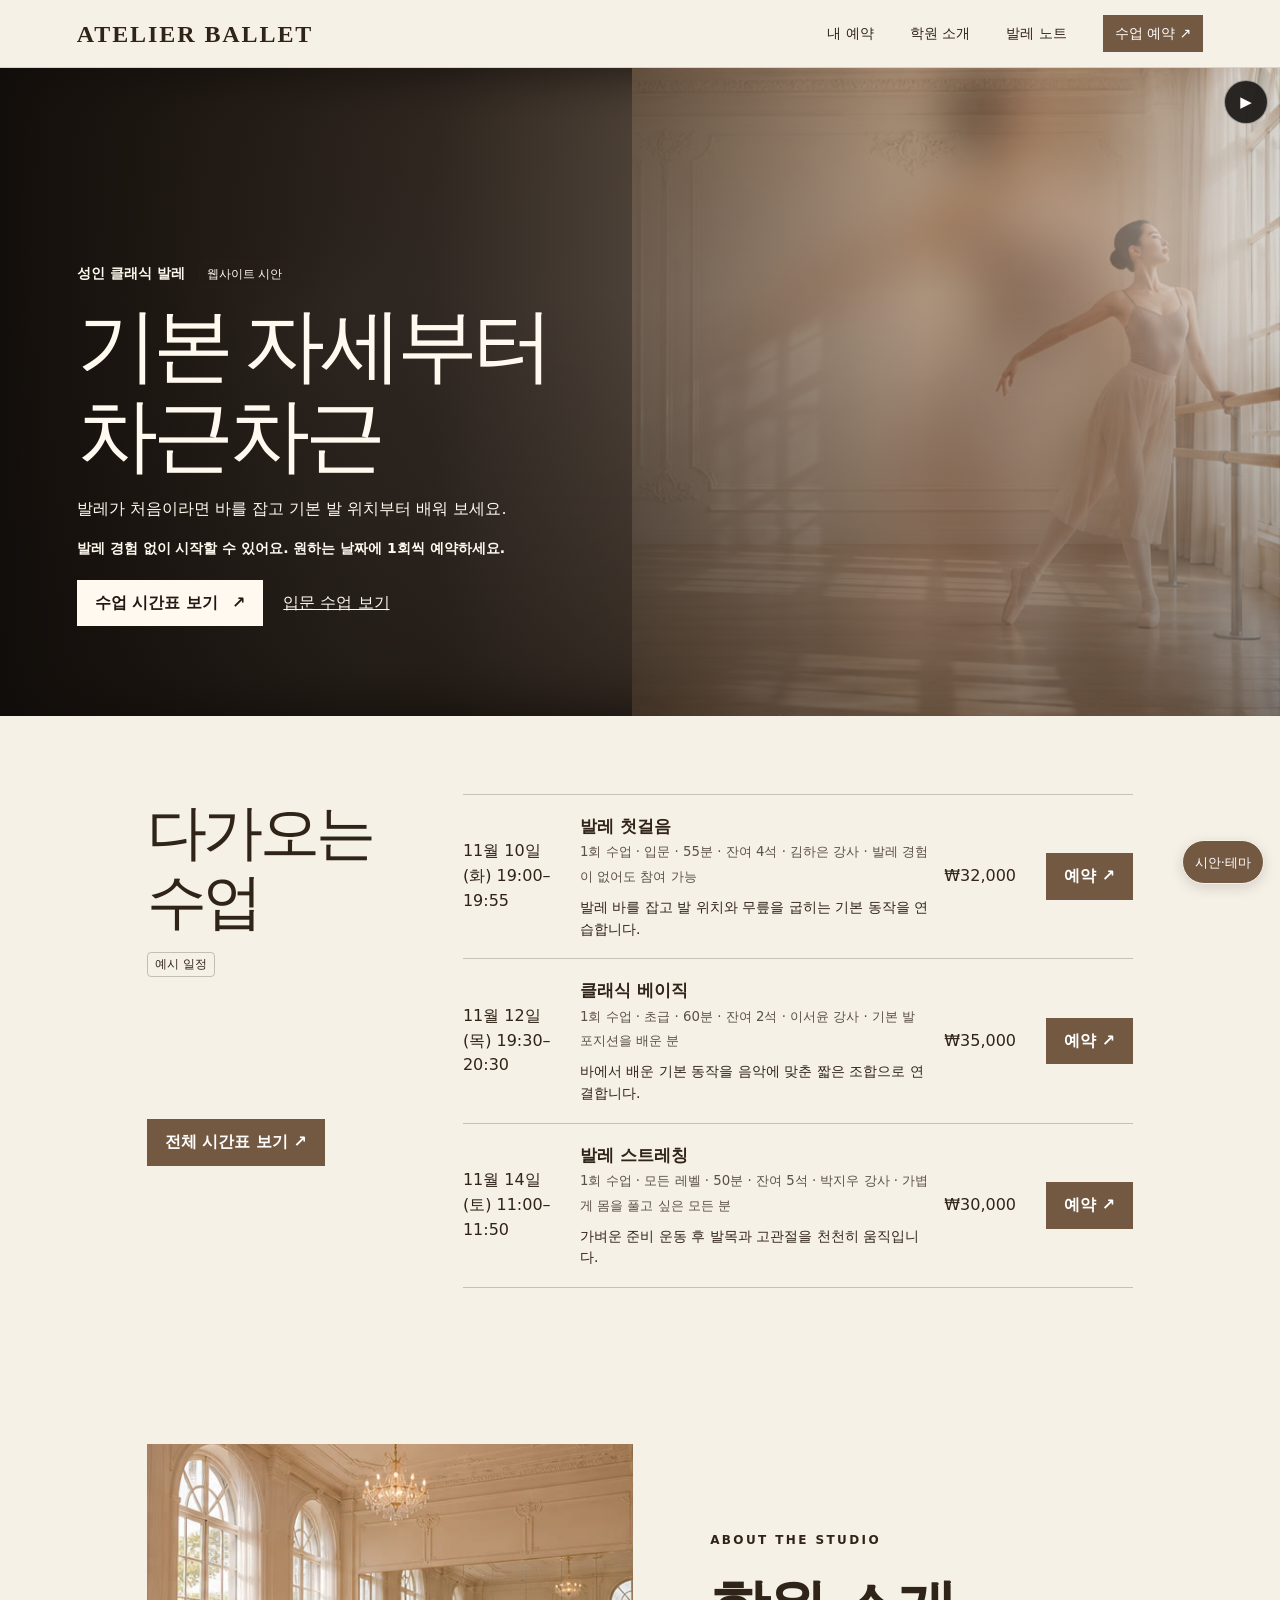
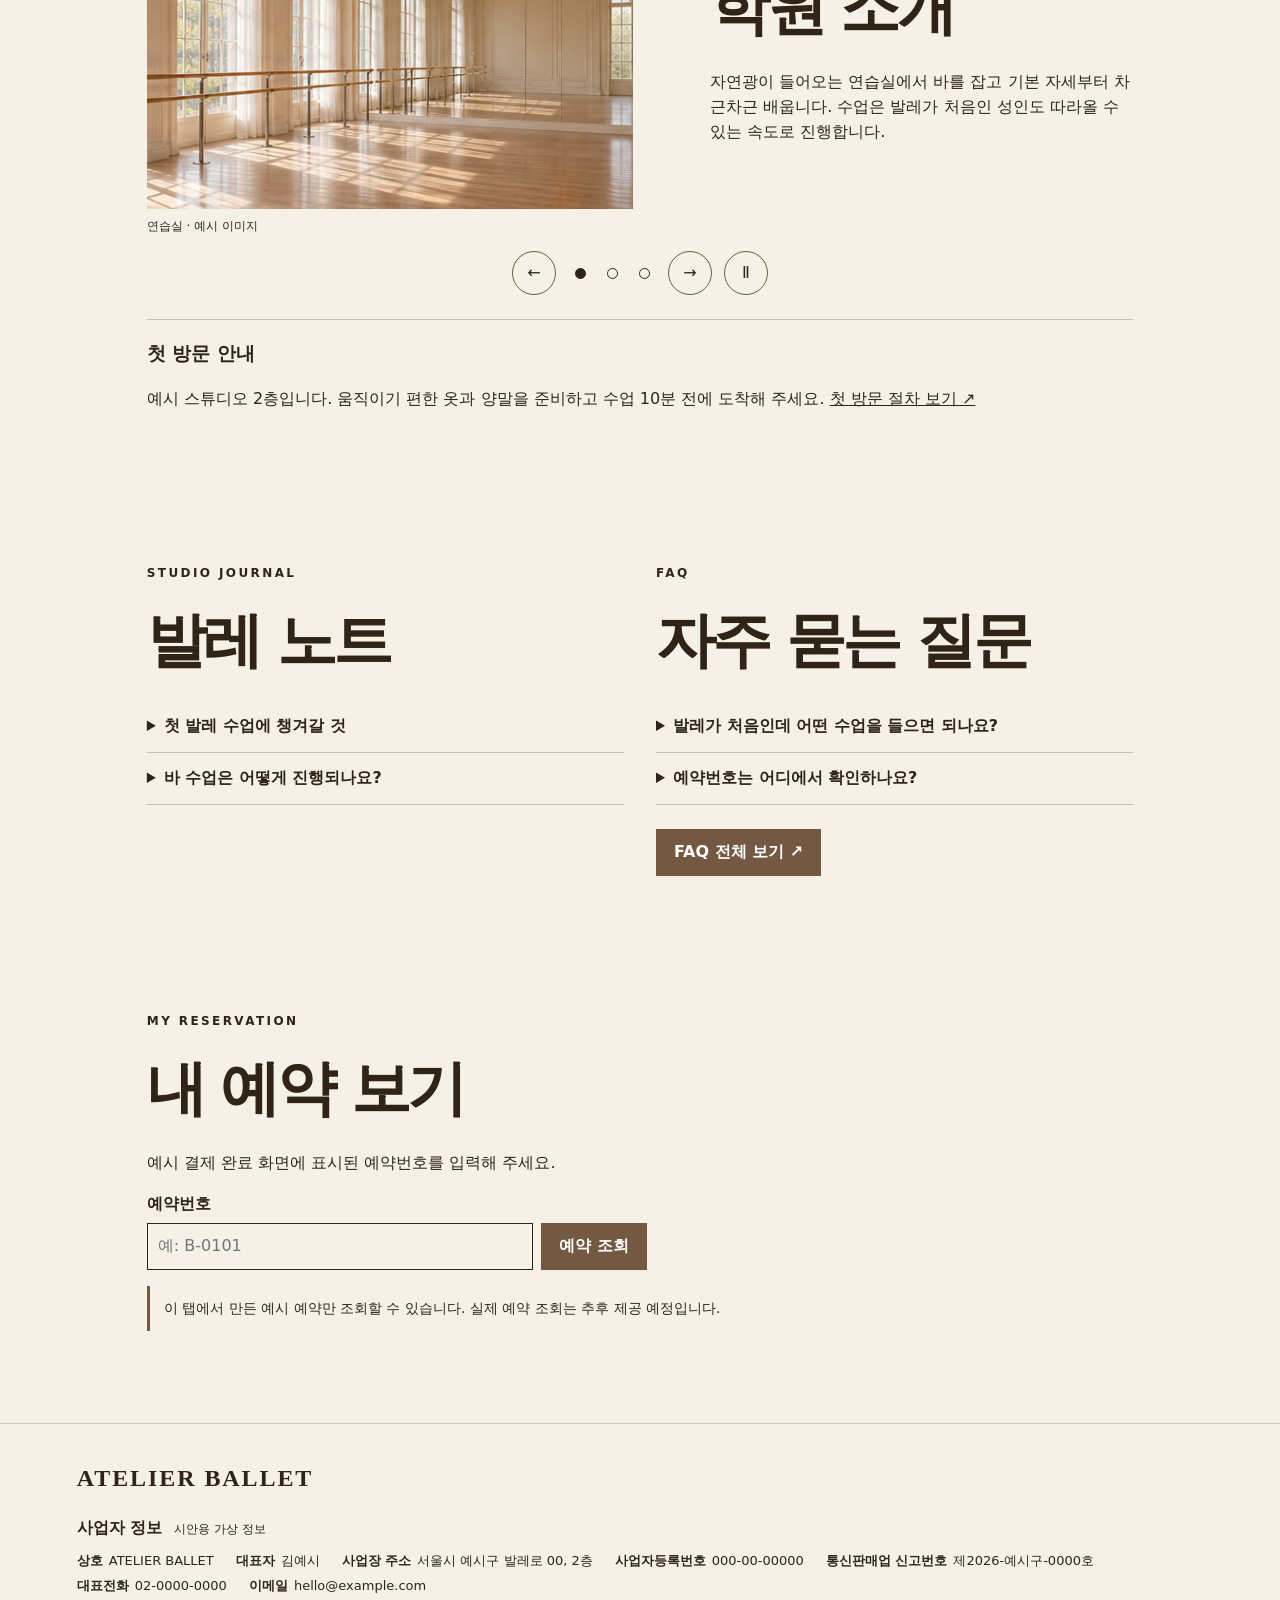
==== commit d4cb179b: "Publish reference-aligned studio designs with accessible video" ====
--- a/studio.html
+++ b/studio.html
@@ -1,6 +1,6 @@
 <!doctype html>
 <html lang="ko"><meta charset="utf-8"><meta name="viewport" content="width=device-width,initial-scale=1">
-<title>발레 스튜디오</title><link rel="stylesheet" href="studio.css?v=studio-39"><script defer src="studio.js?v=studio-39"></script>
+<title>발레 스튜디오</title><link rel="stylesheet" href="studio.css?v=reference-access-47"><script defer src="studio.js?v=reference-access-47"></script>
 <body id="top">
 <header><a class="logo" href="#top"></a><nav aria-label="주 메뉴"><a href="#my-booking">내 예약</a><a href="#academy">학원 소개</a><a href="#journal">발레 노트</a><a class="nav-book" href="#full-schedule">수업 예약 ↗</a></nav></header>
 <div class="theme-picker">
@@ -26,20 +26,27 @@
     <p class="hero-kicker"><span id="tagline"></span><span class="sample-label">웹사이트 시안</span></p>
     <h1 id="hero-title">성인 발레 수업</h1>
     <p id="intro"></p>
+    <p class="hero-entry">발레 경험 없이 시작할 수 있어요. 원하는 날짜에 1회씩 예약하세요.</p>
     <div class="hero-actions">
       <a class="button" href="#full-schedule"><span id="hero-schedule-label">수업 시간표 보기</span><span aria-hidden="true">↗</span></a>
       <a href="#beginner-schedule">입문 수업 보기</a>
+      <a class="hero-visit" href="#visit-faq">첫 방문 안내</a>
     </div>
   </div>
   <div class="hero-media" aria-hidden="true">
-    <video class="hero-video" autoplay muted loop playsinline preload="metadata" hidden></video>
-  </div>
+    <video class="hero-video" muted loop playsinline preload="metadata" hidden></video>
+  </div>
+  <button class="hero-playback" type="button" aria-label="영상 재생" hidden>▶</button>
 </section>
 <section class="content classes" id="classes"><div class="classes-heading"><h2>다가오는 수업</h2><span class="sample-label">예시 일정</span></div><div id="schedule"></div><a class="button schedule-more" href="#full-schedule">전체 시간표 보기 ↗</a></section>
 <section class="content studio-story" hidden>
   <p class="eyebrow">INSIDE ACTE.</p>
   <h2>바 앞에서 시작해,<br>음악 속에서 움직입니다.</h2>
-  <p>바에서 균형과 기본 동작을 익히고, 음악에 맞춰 배운 동작을 연결합니다.</p>
+  <ol class="studio-lesson-steps">
+    <li><strong>바에서 자세 잡기</strong><span>발 위치와 중심을 확인합니다.</span></li>
+    <li><strong>기본 동작 익히기</strong><span>무릎과 팔을 천천히 움직여 봅니다.</span></li>
+    <li><strong>음악에 맞춰 연결하기</strong><span>배운 동작을 짧은 순서로 이어갑니다.</span></li>
+  </ol>
 </section>
 <section class="content academy" id="academy">
   <div class="academy-viewport">
@@ -63,6 +70,7 @@
     <p>예시 스튜디오 2층입니다. 움직이기 편한 옷과 양말을 준비하고 수업 10분 전에 도착해 주세요. <a href="#visit-faq">첫 방문 절차 보기 ↗</a></p>
   </div>
 </section>
+<div class="studio-reading">
 <section class="content journal" id="journal">
   <p class="eyebrow">STUDIO JOURNAL</p><h2>발레 노트</h2>
   <details id="journal-first"><summary>첫 발레 수업에 챙겨갈 것</summary><p>움직이기 편한 옷과 양말, 물을 준비해 주세요. 수업 10분 전에 도착하면 여유 있게 준비할 수 있습니다.</p></details>
@@ -74,6 +82,7 @@
   <details><summary>예약번호는 어디에서 확인하나요?</summary><p>예약 완료 화면에서 번호를 복사할 수 있습니다. 상단 ‘내 예약’에서 해당 번호로 조회해 주세요.</p></details>
   <a class="button schedule-more" href="#faq">FAQ 전체 보기 ↗</a>
 </section>
+</div>
 <section class="content" id="my-booking">
   <p class="eyebrow">MY RESERVATION</p>
   <h2 tabindex="-1">내 예약 보기</h2>
@@ -98,6 +107,7 @@
   <details id="schedule-filter-panel" open>
     <summary>수업 필터<span id="filter-total"></span></summary>
   <div class="schedule-filters" aria-label="수업 필터" role="group">
+    <label class="date-filter" for="schedule-date">날짜 <select id="schedule-date"><option value="">모든 날짜</option></select></label>
     <div class="filter-chips" data-filter="day" role="group" aria-label="요일">
       <span aria-hidden="true">요일</span>
       <button type="button" data-value="" aria-pressed="true">모든 요일</button>
--- a/studio.css
+++ b/studio.css
@@ -251,7 +251,7 @@
   [data-design="2"] .hero-media{width:min(100%,156px);justify-self:center}
 }
 
-@media(min-width:900px){
+@media(min-width:700px){
   [data-design="1"] #classes{display:grid;grid-template-columns:minmax(0,1fr) minmax(0,2.5fr);gap:20px 48px;align-items:start}
   [data-design="1"] #classes .classes-heading{display:block}
   [data-design="1"] #classes h2{line-height:1.15}
@@ -259,7 +259,6 @@
   [data-design="1"] #classes .schedule-more{grid-column:1;justify-self:start;margin-top:0}
   [data-design="2"] .studio-story{display:grid;grid-template-columns:1.2fr 1fr;gap:0 40px;text-align:left}
   [data-design="2"] .studio-story .eyebrow{grid-column:1/-1}
-  [data-design="2"] .studio-story > p:last-child{align-self:center}
 }
 @media(max-width:350px){
   [data-design="3"] .hero-copy{display:contents}
@@ -267,3 +266,100 @@
   [data-design="3"] .hero-media{grid-column:2;grid-row:1/span 3}
   [data-design="3"] .hero-actions{grid-column:1/-1;margin-top:0}
 }
+
+.date-filter{display:flex;align-items:center;gap:12px;width:fit-content;font-size:14px;font-weight:700}
+.date-filter select{min-height:44px;max-width:100%;padding:6px 12px;border:1px solid var(--accent);border-radius:6px;background:var(--paper);color:var(--ink);font:inherit}
+@media (700px <= width < 900px){
+  [data-design="1"] #classes{grid-template-columns:minmax(0,1fr) minmax(0,2.5fr);column-gap:24px}
+  [data-design="1"] #schedule .class-row{grid-template-columns:minmax(0,1fr) auto}
+  [data-design="1"] #schedule .class-row div{grid-column:1/-1;grid-row:2}
+  [data-design="1"] #schedule .row-button{grid-column:2;grid-row:3}
+}
+@media(max-width:600px){
+  [data-design="2"] .hero{grid-template-columns:minmax(0,38%) minmax(0,1fr);column-gap:16px}
+  [data-design="2"] .hero-copy{display:contents}
+  [data-design="2"] .hero-media{grid-column:1;grid-row:1/span 2;width:100%}
+  [data-design="2"] .hero-kicker{grid-column:2;grid-row:1;margin:0;align-self:end}
+  [data-design="2"] .hero h1{grid-column:2;grid-row:2;font-size:clamp(23px,5.5vw,34px);margin:0;align-self:start}
+  [data-design="2"] .hero #intro,[data-design="2"] .hero-actions{grid-column:1/-1;margin:0}
+}
+
+.hero-entry{font-size:14px;font-weight:650}
+.studio-lesson-steps{list-style:decimal-leading-zero;padding-left:2.2em;margin:0}
+.studio-lesson-steps li{padding:10px 0;border-bottom:1px solid color-mix(in srgb,var(--ink) 20%,transparent)}
+.studio-lesson-steps span{display:block;font-size:14px}
+[data-design="3"] #my-booking{padding-block:28px;background:color-mix(in srgb,var(--paper) 95%,var(--accent))}
+@media(min-width:700px){
+  [data-design="1"] .studio-reading{display:grid;grid-template-columns:1fr 1fr;gap:32px;max-width:1140px;margin:auto;padding:46px 6vw}
+  [data-design="1"] .studio-reading > section{margin:0;padding:0}
+}
+@media(max-width:600px){
+  [data-design="2"] .hero-entry{grid-column:1/-1;margin:0}
+}
+
+/* In the two editorial concepts, media and copy share one canvas. */
+.hero-visit{display:none}
+:is([data-design="1"],[data-design="2"]) .hero{
+  position:relative;
+  isolation:isolate;
+  display:flex;
+  align-items:flex-end;
+  min-height:clamp(470px,72svh,720px);
+  padding:clamp(30px,7vw,90px) 6vw;
+  color:#fff9f0;
+  background:#1c1410;
+}
+:is([data-design="1"],[data-design="2"]) .hero-media{
+  position:absolute;
+  z-index:-2;
+  inset:0;
+  width:100%;
+  height:100%;
+  aspect-ratio:auto;
+  background:var(--portrait) right center/contain no-repeat;
+}
+:is([data-design="1"],[data-design="2"]) .hero-media::before{
+  content:"";
+  position:absolute;
+  inset:0;
+  background:var(--portrait) center/cover no-repeat;
+  opacity:.6;
+  filter:blur(28px);
+  clip-path:inset(0);
+}
+:is([data-design="1"],[data-design="2"]) .hero-video{object-position:right center}
+:is([data-design="1"],[data-design="2"]) .hero::after{
+  content:"";
+  position:absolute;
+  z-index:-1;
+  inset:0;
+  background:linear-gradient(90deg,#100c09f5 0%,#100c09b8 34%,#100c0920 72%),linear-gradient(0deg,#100c095e,transparent 65%);
+}
+:is([data-design="1"],[data-design="2"]) .hero-copy{display:block;max-width:min(620px,100%)}
+:is([data-design="1"],[data-design="2"]) .hero h1{font-size:clamp(39px,6.3vw,86px)}
+:is([data-design="1"],[data-design="2"]) .hero .button{background:#fff9f0;color:#211714}
+[data-design="2"] .hero{border-bottom-color:var(--accent)}
+[data-design="2"] .hero-visit{display:inline}
+[data-design="2"] #schedule .class-row{border-radius:12px}
+@media(max-width:600px){
+  :is([data-design="1"],[data-design="2"]) .hero{min-height:clamp(405px,66svh,530px);padding:20px 6vw 26px}
+  :is([data-design="1"],[data-design="2"]) .hero-media{background-position:center top;background-size:100% auto}
+  :is([data-design="1"],[data-design="2"]) .hero-video{object-position:center top}
+  :is([data-design="1"],[data-design="2"]) .hero::after{background:linear-gradient(0deg,#100c09fa 6%,#100c09c9 37%,#100c091a 88%)}
+  :is([data-design="1"],[data-design="2"]) .hero h1{font-size:clamp(32px,9vw,52px);margin:8px 0}
+  :is([data-design="1"],[data-design="2"]) .hero-kicker{margin:0}
+  [data-design="2"] .hero-entry{margin-top:6px}
+}
+
+.hero{position:relative}
+.hero-playback{position:absolute;z-index:1;inset:12px 12px auto auto;display:grid;place-items:center;width:44px;height:44px;padding:0;border:1px solid #fff8;border-radius:50%;background:#181513e8;color:#fff;font-size:15px;line-height:1}
+
+@media(max-width:600px){
+  :is([data-design="1"],[data-design="2"]) .hero{
+    min-height:clamp(340px,49svh,405px);
+    padding:18px 6vw 20px;
+  }
+  :is([data-design="1"],[data-design="2"]) .hero-copy > p{margin-block:5px}
+  :is([data-design="1"],[data-design="2"]) .hero-actions{margin-top:12px;gap:8px 14px}
+  :is([data-design="1"],[data-design="2"]) #classes{padding-top:24px}
+}
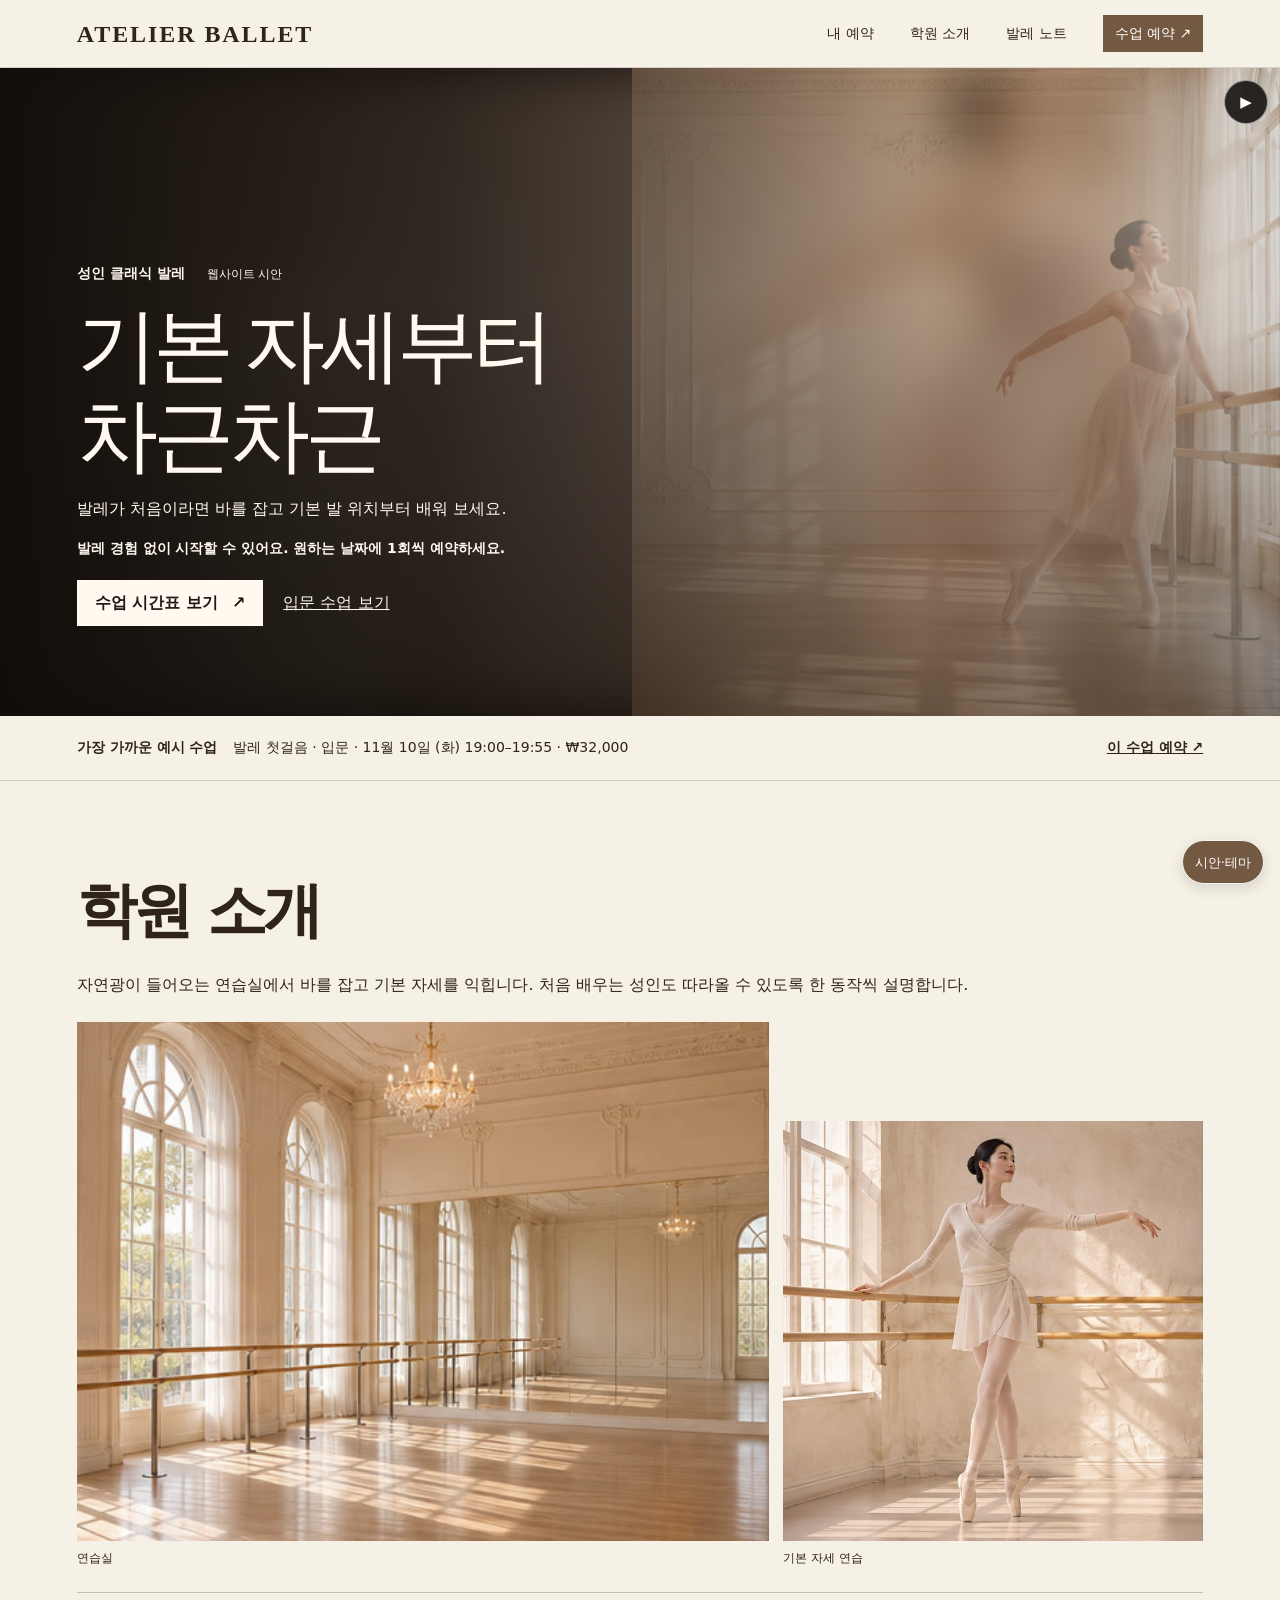
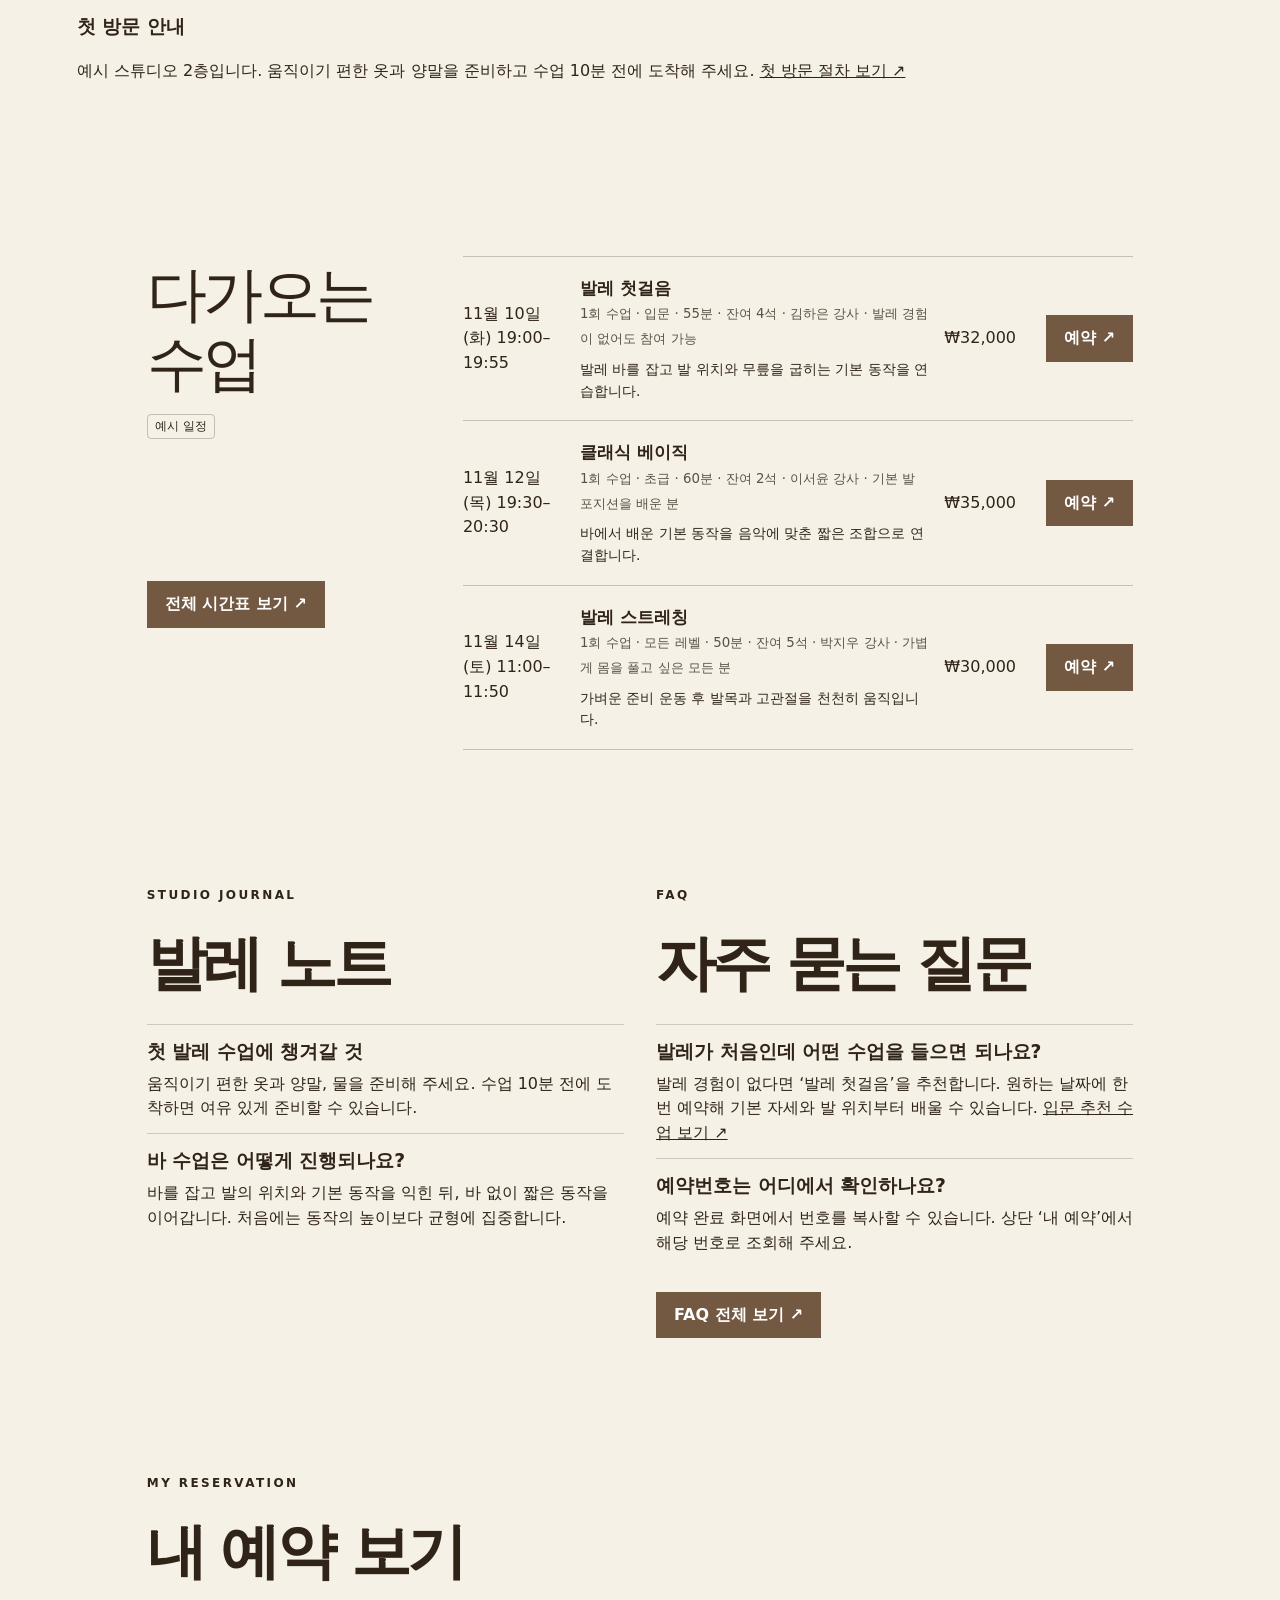
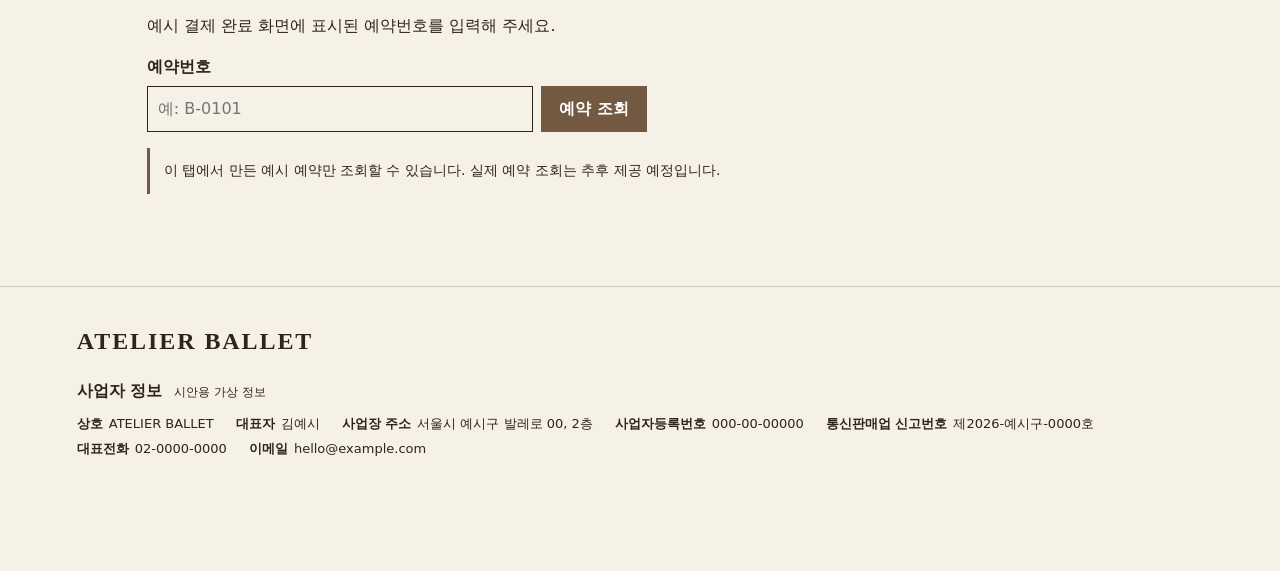
==== commit b09cde68: "Publish distinct studio layouts and program browsing" ====
--- a/studio.html
+++ b/studio.html
@@ -1,6 +1,6 @@
 <!doctype html>
 <html lang="ko"><meta charset="utf-8"><meta name="viewport" content="width=device-width,initial-scale=1">
-<title>발레 스튜디오</title><link rel="stylesheet" href="studio.css?v=reference-access-47"><script defer src="studio.js?v=reference-access-47"></script>
+<title>발레 스튜디오</title><link rel="stylesheet" href="studio.css?v=layout-54"><script defer src="studio.js?v=layout-54"></script>
 <body id="top">
 <header><a class="logo" href="#top"></a><nav aria-label="주 메뉴"><a href="#my-booking">내 예약</a><a href="#academy">학원 소개</a><a href="#journal">발레 노트</a><a class="nav-book" href="#full-schedule">수업 예약 ↗</a></nav></header>
 <div class="theme-picker">
@@ -38,7 +38,8 @@
   </div>
   <button class="hero-playback" type="button" aria-label="영상 재생" hidden>▶</button>
 </section>
-<section class="content classes" id="classes"><div class="classes-heading"><h2>다가오는 수업</h2><span class="sample-label">예시 일정</span></div><div id="schedule"></div><a class="button schedule-more" href="#full-schedule">전체 시간표 보기 ↗</a></section>
+<aside id="next-session" class="next-session" aria-label="가장 가까운 수업" hidden></aside>
+<section class="content classes" id="classes"><div class="classes-heading"><h2>다가오는 수업</h2><span class="sample-label">예시 일정</span></div><div id="home-date-controls" class="home-date-controls" role="group" aria-label="다가오는 수업 날짜" hidden></div><div id="schedule"></div><a class="button schedule-more" href="#full-schedule">전체 시간표 보기 ↗</a></section>
 <section class="content studio-story" hidden>
   <p class="eyebrow">INSIDE ACTE.</p>
   <h2>바 앞에서 시작해,<br>음악 속에서 움직입니다.</h2>
@@ -49,6 +50,24 @@
   </ol>
 </section>
 <section class="content academy" id="academy">
+  <div class="academy-editorial" hidden>
+    <h2>학원 소개</h2>
+    <p>자연광이 들어오는 연습실에서 바를 잡고 기본 자세를 익힙니다. 처음 배우는 성인도 따라올 수 있도록 한 동작씩 설명합니다.</p>
+    <div class="editorial-photos">
+      <figure><img src="academy-1.jpg" loading="lazy" alt="거울과 발레 바가 있는 예시 연습실"><figcaption>연습실</figcaption></figure>
+      <figure><img src="hero-1.jpg" loading="lazy" alt="발레 기본 자세를 연습하는 예시 모습"><figcaption>기본 자세 연습</figcaption></figure>
+    </div>
+  </div>
+  <div class="academy-guide" hidden>
+    <h2>학원 소개와 방문 안내</h2>
+    <p>성인 입문 수업은 바를 잡고 발 위치와 기본 동작부터 배웁니다.</p>
+    <dl>
+      <div><dt>찾아오기</dt><dd>예시 스튜디오 2층 · 수업 시작 10분 전 도착</dd></div>
+      <div><dt>체크인</dt><dd>데스크에서 예약번호를 보여주세요.</dd></div>
+      <div><dt>준비물</dt><dd>움직이기 편한 옷, 양말, 물</dd></div>
+    </dl>
+    <a href="#visit-faq">자세한 첫 방문 안내 ↗</a>
+  </div>
   <div class="academy-viewport">
     <div class="academy-slide">
       <figure><img id="academy-photo" width="720" height="690" loading="lazy" alt="발레 바와 거울이 있는 예시 학원 내부"><figcaption>학원 공간 예시 이미지</figcaption></figure>
@@ -60,8 +79,8 @@
     </div>
   </div>
   <div class="academy-controls" role="group" aria-label="학원 소개 슬라이드">
+    <div id="academy-dots"></div>
     <button type="button" id="academy-prev" aria-label="이전 슬라이드">←</button>
-    <div id="academy-dots"></div>
     <button type="button" id="academy-next" aria-label="다음 슬라이드">→</button>
     <button type="button" id="academy-autoplay" aria-label="슬라이드 자동 넘김" aria-pressed="true">Ⅱ</button>
   </div>
@@ -77,10 +96,21 @@
   <details id="journal-barre"><summary>바 수업은 어떻게 진행되나요?</summary><p>바를 잡고 발의 위치와 기본 동작을 익힌 뒤, 바 없이 짧은 동작을 이어갑니다. 처음에는 동작의 높이보다 균형에 집중합니다.</p></details>
 </section>
 <section class="content faq-preview" id="faq-preview">
+  <div class="help-directory" hidden>
+    <h2>무엇을 도와드릴까요?</h2>
+    <nav aria-label="도움말 바로가기">
+      <a href="#beginner-schedule"><strong>첫 수업 고르기</strong><span>경험 없이 들을 수 있는 수업 ↗</span></a>
+      <a href="#my-booking"><strong>예약번호로 조회</strong><span>예약한 날짜와 수업 확인 ↗</span></a>
+      <a href="#visit-faq"><strong>방문 준비하기</strong><span>준비물과 체크인 절차 ↗</span></a>
+      <a href="#faq"><strong>전체 FAQ</strong><span>예약 변경과 자주 묻는 질문 ↗</span></a>
+    </nav>
+  </div>
+  <div class="faq-questions">
   <p class="eyebrow">FAQ</p><h2>자주 묻는 질문</h2>
   <details><summary>발레가 처음인데 어떤 수업을 들으면 되나요?</summary><p>발레 경험이 없다면 ‘발레 첫걸음’을 추천합니다. 원하는 날짜에 한 번 예약해 기본 자세와 발 위치부터 배울 수 있습니다. <a href="#beginner-schedule">입문 추천 수업 보기 ↗</a></p></details>
   <details><summary>예약번호는 어디에서 확인하나요?</summary><p>예약 완료 화면에서 번호를 복사할 수 있습니다. 상단 ‘내 예약’에서 해당 번호로 조회해 주세요.</p></details>
   <a class="button schedule-more" href="#faq">FAQ 전체 보기 ↗</a>
+  </div>
 </section>
 </div>
 <section class="content" id="my-booking">
--- a/studio.css
+++ b/studio.css
@@ -363,3 +363,123 @@
   :is([data-design="1"],[data-design="2"]) .hero-actions{margin-top:12px;gap:8px 14px}
   :is([data-design="1"],[data-design="2"]) #classes{padding-top:24px}
 }
+
+/* Classic: an editorial spread, followed by a compact schedule index. */
+[data-design="1"] .academy{max-width:1320px}
+[data-design="1"] .academy-slide{grid-template-columns:minmax(0,1.6fr) minmax(0,1fr)}
+[data-design="1"] .academy-slide img{aspect-ratio:16/9}
+[data-design="1"] .academy-controls{justify-content:flex-start}
+[data-design="1"] .schedule-week{display:block}
+[data-design="1"] #full-schedule-list .class-row{display:grid;grid-template-columns:8.5rem minmax(0,1fr) auto auto;align-items:center;border:0;border-bottom:1px solid color-mix(in srgb,var(--ink) 22%,transparent);padding:16px 0}
+[data-design="1"] #full-schedule-list .price{margin:0}
+
+/* Studio: a guided tour and a gallery of individual programs. */
+[data-design="2"] .studio-story{max-width:none;padding-inline:max(6vw,calc((100vw - 1100px)/2));background:color-mix(in srgb,var(--paper) 90%,var(--accent));}
+[data-design="2"] #schedule .class-row{display:flex;flex-direction:column;align-items:stretch;padding:0;overflow:hidden}
+[data-design="2"] #schedule .class-row > :not(.program-photo){margin-inline:16px}
+[data-design="2"] #schedule .class-row time{margin-top:4px}
+[data-design="2"] #schedule .class-row .price{margin-top:auto}
+[data-design="2"] #schedule .row-button{align-self:flex-start;margin-bottom:16px}
+.program-photo{display:block;width:100%;height:auto;aspect-ratio:16/10;object-fit:cover}
+[data-design="2"] .academy{border-top:1px solid color-mix(in srgb,var(--ink) 20%,transparent)}
+
+/* Schedule: date selection and reservation lookup form the home workspace. */
+.booking-workspace{max-width:1280px;margin:auto;padding:38px 6vw;display:grid;grid-template-columns:minmax(0,1.75fr) minmax(0,1fr);gap:32px;align-items:start}
+.booking-workspace > .content{width:100%;margin:0;padding:0}
+[data-design="3"] .booking-workspace #classes{padding:0}
+[data-design="3"] .booking-workspace #my-booking{padding:22px;border:1px solid color-mix(in srgb,var(--ink) 20%,transparent);border-radius:18px}
+.booking-workspace h2{font-size:clamp(26px,4vw,44px)}
+.home-date-controls{display:flex;flex-wrap:wrap;gap:8px;margin-top:14px}
+.home-date-controls button{min-height:44px;padding:7px 13px;border:1px solid var(--accent);border-radius:8px;color:var(--ink);background:var(--paper)}
+.home-date-controls button[aria-pressed="true"]{color:white;background:var(--accent)}
+[data-design="3"] #schedule .class-row{border:1px solid color-mix(in srgb,var(--ink) 20%,transparent);border-radius:12px;padding:16px;grid-template-columns:minmax(0,1fr) auto}
+[data-design="3"] #schedule .class-row time{grid-column:1/-1}
+[data-design="3"] #schedule .class-row > div{grid-column:1/-1}
+[data-design="3"] #schedule .class-row .price{grid-column:1}
+[data-design="3"] #schedule .class-row button{grid-column:2;grid-row:auto;justify-self:end}
+[data-design="3"] .schedule-week{grid-template-columns:minmax(0,1fr)}
+[data-design="3"] #full-schedule-list .class-row{display:grid;grid-template-columns:8.5rem minmax(0,1fr) auto auto;align-items:center;border-radius:12px}
+[data-design="3"] #full-schedule-list .price{margin:0}
+
+@media(max-width:760px){
+  .booking-workspace{grid-template-columns:minmax(0,1fr);gap:24px;padding-block:24px}
+  [data-design="1"] #full-schedule-list .class-row,
+  [data-design="3"] #full-schedule-list .class-row{grid-template-columns:minmax(0,1fr) auto;gap:6px 12px}
+  [data-design="1"] #full-schedule-list .class-row > div,
+  [data-design="3"] #full-schedule-list .class-row > div{grid-column:1/-1;grid-row:2}
+  [data-design="1"] #full-schedule-list .class-row .row-button,
+  [data-design="3"] #full-schedule-list .class-row .row-button{grid-column:2;grid-row:3}
+}
+@media(max-width:600px){
+  [data-design="1"] .academy-slide{grid-template-columns:minmax(0,1fr)}
+  [data-design="2"] #schedule .class-row > :not(.program-photo){margin-inline:12px}
+  [data-design="3"] #schedule .class-row time{grid-row:1}
+  [data-design="3"] #schedule .class-row > div{grid-row:2}
+  [data-design="3"] #schedule .class-row button{grid-row:3}
+}
+
+.next-session{scroll-margin-top:100px;display:flex;flex-wrap:wrap;align-items:center;gap:4px 16px;padding:10px 6vw;border-bottom:1px solid color-mix(in srgb,var(--ink) 18%,transparent);font-size:14px}
+.next-session a{margin-inline-start:auto;min-height:44px;display:inline-flex;align-items:center;font-weight:750}
+.workspace-title{font-size:clamp(30px,4.5vw,52px);line-height:1.15;margin:0 0 6px}
+.workspace-intro{margin:0 0 16px}
+[data-design="3"] .hero #hero-title{font-size:clamp(26px,4.3vw,58px);white-space:pre-line;line-height:1.12;margin:10px 0}
+[data-design="3"] .booking-workspace .classes-heading h2{font-size:clamp(20px,2.4vw,30px)}
+@media(max-width:600px){
+  .next-session{align-items:baseline}
+  .next-session a{margin-inline-start:0}
+  [data-design="2"] #schedule .class-row{display:grid;grid-template-columns:74px minmax(0,1fr) auto;gap:6px 10px;padding:12px;align-items:start}
+  [data-design="2"] #schedule .class-row > :not(.program-photo){margin:0}
+  [data-design="2"] #schedule .program-photo{grid-column:1;grid-row:1/span 2;aspect-ratio:1;border-radius:6px}
+  [data-design="2"] #schedule .class-row time{grid-column:2/-1;grid-row:1}
+  [data-design="2"] #schedule .class-row > div{grid-column:2/-1;grid-row:2}
+  [data-design="2"] #schedule .class-row .price{grid-column:1/3;grid-row:3;align-self:center}
+  [data-design="2"] #schedule .class-row button{grid-column:3;grid-row:3}
+  [data-design="3"] .hero #hero-title{font-size:clamp(23px,6vw,32px)}
+}
+
+.reading-article{border-top:1px solid color-mix(in srgb,var(--ink) 20%,transparent);padding:12px 0}
+.reading-article h3{margin:0 0 6px}
+.reading-article p{margin:0}
+.editorial-photos{display:grid;grid-template-columns:minmax(0,1.65fr) minmax(0,1fr);gap:14px;align-items:end;margin-top:24px}
+.editorial-photos img{width:100%;aspect-ratio:4/3;object-fit:cover}
+.editorial-photos figure:last-child img{aspect-ratio:1}
+[data-design="2"] #academy-dots{gap:5px;flex-wrap:wrap}
+[data-design="2"] #academy-dots button{display:inline-flex;align-items:center;gap:5px;padding:6px 9px;border:1px solid color-mix(in srgb,var(--ink) 24%,transparent);border-radius:6px}
+[data-design="2"] #academy-dots button::before{display:none}
+[data-design="2"] #academy-dots button[aria-current="true"]{background:var(--accent);color:#fff}
+[data-design="2"] .academy-controls{flex-wrap:wrap}
+.academy-guide dl{display:grid;gap:0;margin:20px 0}
+.academy-guide dl > div{display:grid;grid-template-columns:6rem 1fr;gap:10px;padding:12px 0;border-top:1px solid color-mix(in srgb,var(--ink) 20%,transparent)}
+.academy-guide dt{font-weight:750}
+.academy-guide dd{margin:0}
+.help-directory nav{display:grid;grid-template-columns:repeat(2,minmax(0,1fr));gap:10px}
+.help-directory nav a{display:grid;gap:4px;padding:14px;border:1px solid color-mix(in srgb,var(--ink) 22%,transparent);border-radius:9px;text-decoration:none}
+.help-directory nav a:hover strong{text-decoration:underline}
+.help-directory nav span{font-size:14px}
+@media(max-width:600px){
+  .editorial-photos{gap:8px}
+  [data-design="2"] #academy-dots{flex-basis:100%}
+  .help-directory nav{grid-template-columns:minmax(0,1fr)}
+}
+
+/* The studio tour uses a separate media frame; the classic concept owns the overlay. */
+[data-design="2"] .hero{
+  display:grid;grid-template-columns:minmax(0,1fr) minmax(0,1.1fr);
+  align-items:center;gap:clamp(20px,5vw,68px);min-height:0;
+  padding:clamp(24px,5vw,60px) 6vw;color:var(--ink);background:var(--paper);
+}
+[data-design="2"] .hero-media{position:relative;z-index:auto;inset:auto;width:min(100%,500px);height:auto;aspect-ratio:720/690;background:var(--portrait) center/contain no-repeat}
+[data-design="2"] .hero-media::before,[data-design="2"] .hero::after{content:none}
+[data-design="2"] .hero-video{object-position:center}
+[data-design="2"] .hero .button{background:var(--accent);color:#fff}
+[data-design="2"] .hero h1{font-size:clamp(34px,5vw,72px)}
+[data-design="2"] .hero-playback{right:8px;top:8px}
+@media(max-width:600px){
+  [data-design="2"] .hero{grid-template-columns:minmax(0,1fr);padding:16px 6vw;gap:12px}
+  [data-design="2"] .hero-media{grid-column:1;grid-row:2;width:min(100%,170px);justify-self:start}
+  [data-design="2"] .hero-copy{grid-column:1;grid-row:1}
+  [data-design="2"] .hero h1{font-size:clamp(28px,8vw,48px)}
+}
+
+.program-dates{display:inline-flex;align-items:center;min-height:44px;font-size:14px;font-weight:700}
+.clear-program{min-height:44px;margin-inline-start:8px;padding:4px 8px;background:transparent;color:var(--ink);border:1px solid var(--accent);border-radius:6px}
